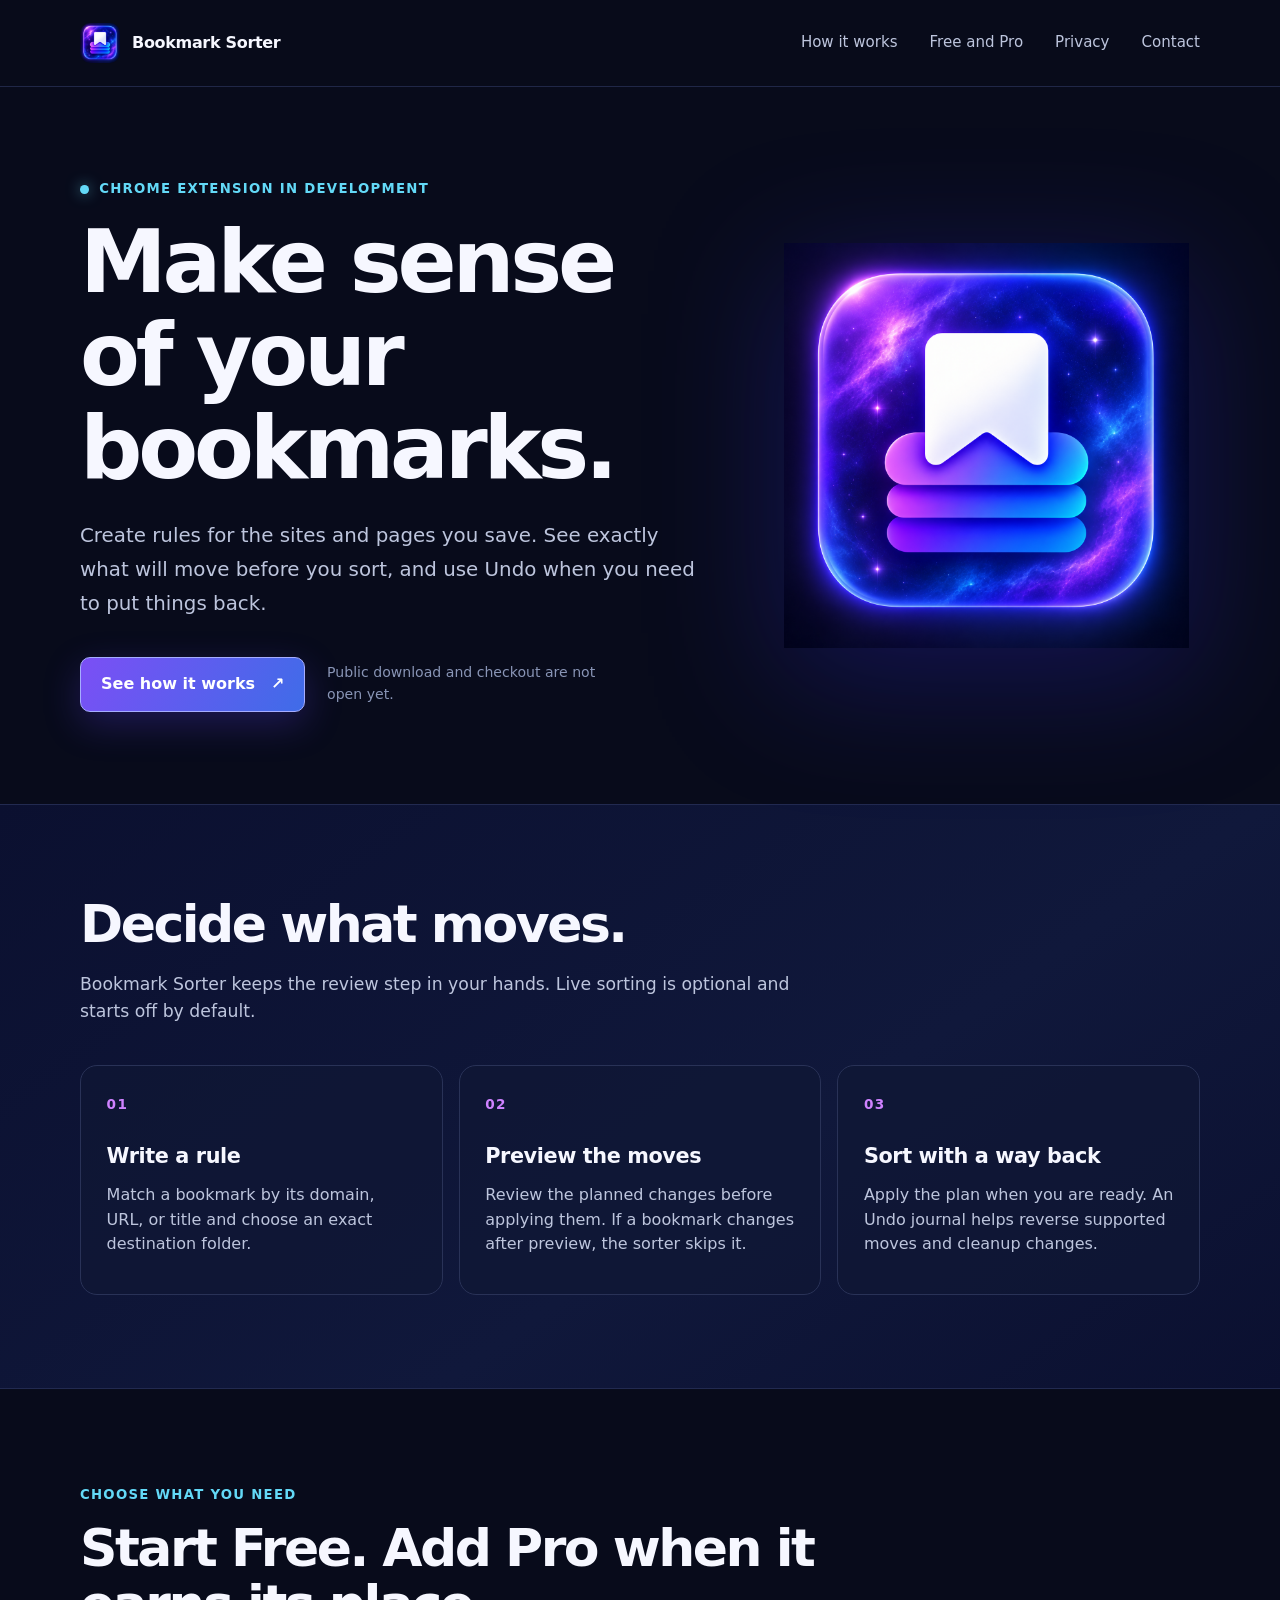
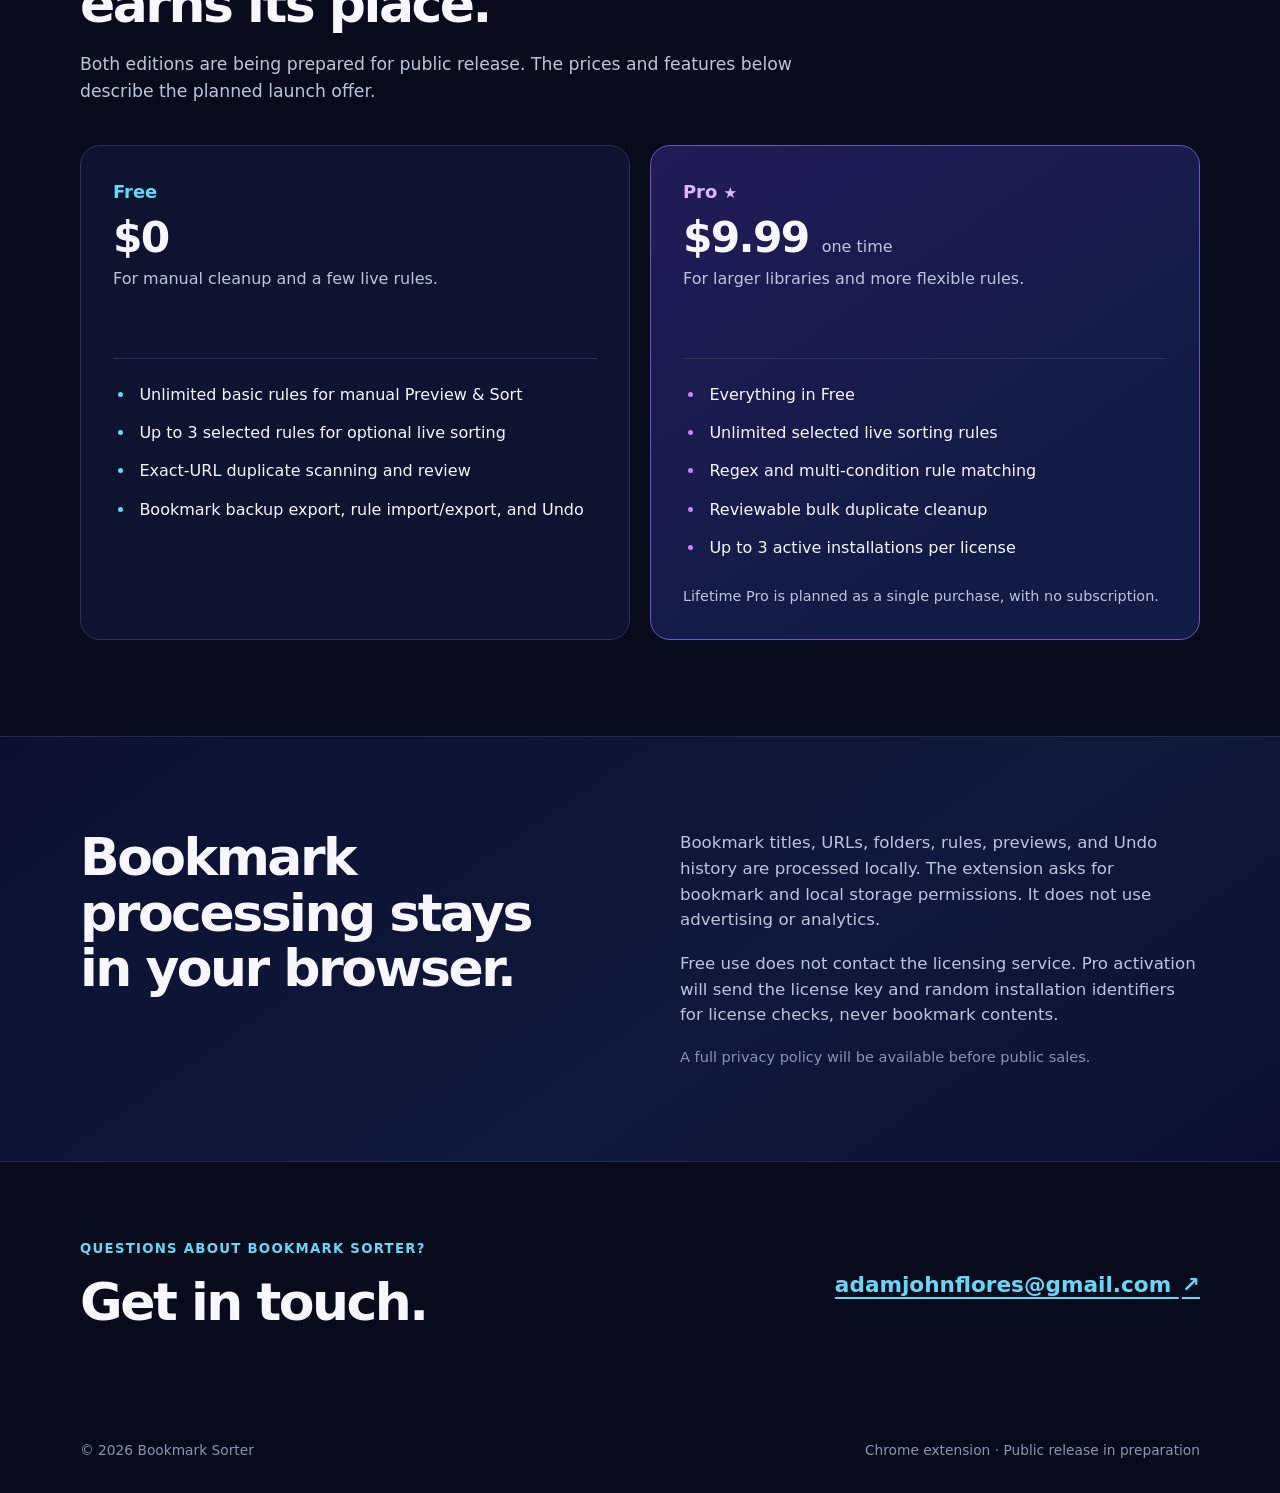
==== index.html @ 7b965a55 "Publish Bookmark Sorter prelaunch page" ====
<!doctype html>
<html lang="en">
  <head>
    <meta charset="utf-8" />
    <meta name="viewport" content="width=device-width, initial-scale=1" />
    <meta name="color-scheme" content="dark" />
    <meta
      name="description"
      content="Bookmark Sorter is a Chrome extension for organizing bookmarks with rules, a preview before changes, and Undo. Free and Pro editions are in development."
    />
    <title>Bookmark Sorter | Preview, sort, and undo</title>
    <link rel="icon" type="image/png" sizes="32x32" href="assets/icon32.png" />
    <link rel="stylesheet" href="styles.css" />
  </head>
  <body>
    <a class="skip-link" href="#main">Skip to content</a>
    <header class="site-header">
      <div class="wrap header-inner">
        <a class="brand" href="#top" aria-label="Bookmark Sorter home">
          <img src="assets/icon128.png" width="40" height="40" alt="" />
          <span>Bookmark Sorter</span>
        </a>
        <nav aria-label="Main navigation">
          <a href="#how-it-works">How it works</a>
          <a href="#editions">Free and Pro</a>
          <a href="#privacy">Privacy</a>
          <a href="#contact">Contact</a>
        </nav>
      </div>
    </header>

    <main id="main">
      <section class="hero wrap" id="top" aria-labelledby="hero-title">
        <div class="hero-copy">
          <p class="eyebrow">
            <span class="status-mark" aria-hidden="true"></span> Chrome
            extension in development
          </p>
          <h1 id="hero-title">Make sense of your bookmarks.</h1>
          <p class="hero-lede">
            Create rules for the sites and pages you save. See exactly what will
            move before you sort, and use Undo when you need to put things back.
          </p>
          <div class="hero-actions">
            <a class="button" href="#how-it-works"
              >See how it works <span aria-hidden="true">↗</span></a
            >
            <span class="availability"
              >Public download and checkout are not open yet.</span
            >
          </div>
        </div>
        <div class="hero-art">
          <img
            src="assets/bookmark-sorter-cosmic-master.png"
            width="1254"
            height="1254"
            alt="Bookmark Sorter app icon"
          />
        </div>
      </section>
      <section class="band" id="how-it-works" aria-labelledby="work-title">
        <div class="wrap">
          <div class="section-heading">
            <h2 id="work-title">Decide what moves.</h2>
            <p>
              Bookmark Sorter keeps the review step in your hands. Live sorting
              is optional and starts off by default.
            </p>
          </div>
          <div class="step-grid">
            <article class="step">
              <span class="step-number">01</span>
              <h3>Write a rule</h3>
              <p>
                Match a bookmark by its domain, URL, or title and choose an
                exact destination folder.
              </p>
            </article>
            <article class="step">
              <span class="step-number">02</span>
              <h3>Preview the moves</h3>
              <p>
                Review the planned changes before applying them. If a bookmark
                changes after preview, the sorter skips it.
              </p>
            </article>
            <article class="step">
              <span class="step-number">03</span>
              <h3>Sort with a way back</h3>
              <p>
                Apply the plan when you are ready. An Undo journal helps reverse
                supported moves and cleanup changes.
              </p>
            </article>
          </div>
        </div>
      </section>

      <section
        class="wrap editions-section"
        id="editions"
        aria-labelledby="editions-title"
      >
        <div class="section-heading">
          <p class="section-kicker">Choose what you need</p>
          <h2 id="editions-title">
            Start Free. Add Pro when it earns its place.
          </h2>
          <p>
            Both editions are being prepared for public release. The prices and
            features below describe the planned launch offer.
          </p>
        </div>
        <div class="tier-grid">
          <article class="tier">
            <div class="tier-top">
              <p class="tier-name">Free</p>
              <p class="tier-price">$0</p>
              <p class="tier-summary">
                For manual cleanup and a few live rules.
              </p>
            </div>
            <ul>
              <li>Unlimited basic rules for manual Preview &amp; Sort</li>
              <li>Up to 3 selected rules for optional live sorting</li>
              <li>Exact-URL duplicate scanning and review</li>
              <li>Bookmark backup export, rule import/export, and Undo</li>
            </ul>
          </article>
          <article class="tier tier-pro">
            <div class="tier-top">
              <p class="tier-name">
                Pro <span class="star" aria-hidden="true">★</span>
              </p>
              <p class="tier-price">$9.99 <small>one time</small></p>
              <p class="tier-summary">
                For larger libraries and more flexible rules.
              </p>
            </div>
            <ul>
              <li>Everything in Free</li>
              <li>Unlimited selected live sorting rules</li>
              <li>Regex and multi-condition rule matching</li>
              <li>Reviewable bulk duplicate cleanup</li>
              <li>Up to 3 active installations per license</li>
            </ul>
            <p class="tier-footnote">
              Lifetime Pro is planned as a single purchase, with no
              subscription.
            </p>
          </article>
        </div>
      </section>

      <section
        class="band privacy-band"
        id="privacy"
        aria-labelledby="privacy-title"
      >
        <div class="wrap privacy-inner">
          <div>
            <h2 id="privacy-title">
              Bookmark processing stays in your browser.
            </h2>
          </div>
          <div class="privacy-copy">
            <p>
              Bookmark titles, URLs, folders, rules, previews, and Undo history
              are processed locally. The extension asks for bookmark and local
              storage permissions. It does not use advertising or analytics.
            </p>
            <p>
              Free use does not contact the licensing service. Pro activation
              will send the license key and random installation identifiers for
              license checks, never bookmark contents.
            </p>
            <p class="quiet">
              A full privacy policy will be available before public sales.
            </p>
          </div>
        </div>
      </section>

      <section
        class="wrap contact-section"
        id="contact"
        aria-labelledby="contact-title"
      >
        <div>
          <p class="section-kicker">Questions about Bookmark Sorter?</p>
          <h2 id="contact-title">Get in touch.</h2>
        </div>
        <a class="contact-link" href="mailto:adamjohnflores@gmail.com"
          >adamjohnflores@gmail.com <span aria-hidden="true">↗</span></a
        >
      </section>
    </main>

    <footer class="site-footer">
      <div class="wrap footer-inner">
        <span>© 2026 Bookmark Sorter</span>
        <span>Chrome extension · Public release in preparation</span>
      </div>
    </footer>
  </body>
</html>
---- styles.css ----
:root {
  color-scheme: dark;
  --bg: #080b1b;
  --surface: #0e1430;
  --surface-2: #111a3d;
  --line: #293257;
  --text: #f6f7ff;
  --muted: #bdc5dd;
  --faint: #8995b6;
  --cyan: #63d9f7;
  --pink: #cf82ff;
  font-family: Inter, ui-sans-serif, system-ui, -apple-system, BlinkMacSystemFont, "Segoe UI", sans-serif;
  font-size: 16px;
  line-height: 1.55;
  background: var(--bg);
  color: var(--text);
}

* { box-sizing: border-box; }
html { scroll-behavior: smooth; }
body { margin: 0; min-width: 320px; }
img { max-width: 100%; display: block; }
a { color: inherit; }
a:focus-visible { outline: 3px solid var(--cyan); outline-offset: 5px; border-radius: 3px; }
::selection { background: #704ac1; color: #fff; }

.wrap { width: min(100% - 2.5rem, 1120px); margin-inline: auto; }
.skip-link { position: absolute; z-index: 20; top: -4rem; left: 1rem; padding: .6rem .9rem; background: #fff; color: #08102a; }
.skip-link:focus { top: 1rem; }

.site-header { border-bottom: 1px solid #202747; background: #080b1beb; }
.header-inner { min-height: 86px; display: flex; align-items: center; justify-content: space-between; gap: 1.5rem; }
.brand { display: inline-flex; align-items: center; gap: .75rem; text-decoration: none; font-weight: 760; letter-spacing: -.02em; white-space: nowrap; }
.brand img { width: 40px; height: 40px; border-radius: 10px; }
.site-header nav { display: flex; flex-wrap: wrap; gap: clamp(.8rem, 2.6vw, 2rem); }
.site-header nav a { font-size: .94rem; text-decoration: none; color: var(--muted); }
.site-header nav a:hover { color: var(--text); }

.hero { min-height: 575px; display: grid; grid-template-columns: minmax(0, 1.18fr) minmax(290px, .82fr); align-items: center; gap: clamp(2rem, 6vw, 6rem); padding-block: 5.75rem; }
.hero-copy { position: relative; z-index: 1; }
.eyebrow, .section-kicker { margin: 0 0 1rem; color: var(--cyan); font-size: .83rem; font-weight: 760; letter-spacing: .095em; text-transform: uppercase; }
.eyebrow { display: flex; align-items: center; gap: .65rem; }
.status-mark { display: inline-block; width: .55rem; height: .55rem; border-radius: 50%; background: var(--cyan); box-shadow: 0 0 14px #63d9f799; }
h1, h2, h3, p { margin-top: 0; }
h1, h2 { line-height: 1.07; letter-spacing: -.048em; }
h1 { max-width: 10ch; margin-bottom: 1.5rem; font-size: clamp(3rem, 7.5vw, 5.45rem); font-weight: 780; }
h2 { font-size: clamp(2.15rem, 4.4vw, 3.25rem); font-weight: 760; }
h3 { font-size: 1.3rem; letter-spacing: -.02em; }
.hero-lede { max-width: 58ch; color: var(--muted); font-size: clamp(1.08rem, 1.6vw, 1.24rem); line-height: 1.7; }
.hero-actions { display: flex; align-items: center; flex-wrap: wrap; gap: 1rem 1.35rem; margin-top: 2.25rem; }
.button { display: inline-flex; align-items: center; justify-content: center; gap: 1rem; padding: .88rem 1.25rem; border: 1px solid #a6adff; border-radius: 10px; background: linear-gradient(120deg, #7b4ff5, #3f6ce8); color: white; font-weight: 730; text-decoration: none; box-shadow: 0 12px 36px #5e41ef44; }
.button:hover { filter: brightness(1.12); }
.availability { max-width: 18rem; color: var(--faint); font-size: .88rem; }
.hero-art { display: flex; justify-content: center; align-items: center; }
.hero-art img { width: min(100%, 405px); height: auto; filter: drop-shadow(0 28px 65px #2a24bf57); }

.band { padding-block: 5.8rem; border-block: 1px solid #222a50; background: linear-gradient(145deg, #0b1030, #10183b 60%, #0b1030); }
.section-heading { max-width: 740px; margin-bottom: 2.5rem; }
.section-heading h2 { margin-bottom: 1.15rem; }
.section-heading > p:last-child { margin: 0; color: var(--muted); font-size: 1.08rem; }
.step-grid { display: grid; grid-template-columns: repeat(3, minmax(0, 1fr)); gap: 1rem; }
.step { min-height: 230px; padding: 1.6rem; border: 1px solid var(--line); border-radius: 17px; background: #101735ab; }
.step-number { display: inline-block; margin-bottom: 1.6rem; color: var(--pink); font-size: .85rem; font-weight: 770; letter-spacing: .1em; }
.step h3 { margin-bottom: .65rem; }
.step p { margin-bottom: 0; color: var(--muted); }

.editions-section { padding-block: 6rem; }
.tier-grid { display: grid; grid-template-columns: repeat(2, minmax(0, 1fr)); gap: 1.25rem; }
.tier { padding: 2rem; border: 1px solid var(--line); border-radius: 20px; background: var(--surface); }
.tier-pro { border-color: #6759bd; background: linear-gradient(145deg, #211b58 0%, #111b43 75%); }
.tier-top { min-height: 180px; }
.tier-name { margin-bottom: .5rem; color: var(--cyan); font-size: 1.12rem; font-weight: 750; }
.tier-pro .tier-name { color: #e0b8ff; }
.star { font-size: .85em; }
.tier-price { margin-bottom: .15rem; font-size: 2.65rem; font-weight: 780; letter-spacing: -.04em; line-height: 1.2; }
.tier-price small { color: var(--muted); font-size: 1rem; font-weight: 450; letter-spacing: 0; }
.tier-summary { color: var(--muted); }
.tier ul { display: grid; gap: .85rem; margin: 0; padding: 1.5rem 0 0 1.4rem; border-top: 1px solid var(--line); }
.tier li { padding-left: .25rem; }
.tier li::marker { color: var(--cyan); }
.tier-pro li::marker { color: var(--pink); }
.tier-footnote { margin: 1.5rem 0 0; color: var(--muted); font-size: .9rem; }

.privacy-inner { display: grid; grid-template-columns: 1fr 1fr; gap: 2rem 5rem; }
.privacy-inner h2 { max-width: 14ch; }
.privacy-copy { color: var(--muted); font-size: 1.04rem; }
.privacy-copy p { margin-bottom: 1.1rem; }
.privacy-copy p:last-child { margin-bottom: 0; }
.quiet { color: var(--faint); font-size: .91rem; }
.contact-section { display: flex; align-items: center; justify-content: space-between; flex-wrap: wrap; gap: 1.25rem 3rem; padding-block: 4.8rem; }
.contact-section h2 { margin-bottom: 0; }
.contact-link { color: var(--cyan); font-size: clamp(1.05rem, 2vw, 1.35rem); font-weight: 680; text-underline-offset: .25em; overflow-wrap: anywhere; }
.contact-link span { margin-left: .2rem; }
.site-footer { padding-block: 2rem; }
.footer-inner { display: flex; justify-content: space-between; gap: 1rem; color: var(--faint); font-size: .86rem; }

@media (max-width: 760px) {
  .header-inner { align-items: flex-start; flex-direction: column; justify-content: center; padding-block: 1rem; }
  .site-header nav { width: 100%; justify-content: space-between; gap: .5rem; }
  .site-header nav a { font-size: .88rem; }
  .hero { grid-template-columns: 1fr; min-height: 0; padding-block: 4.4rem; gap: 3rem; }
  .hero-art { justify-content: flex-start; }
  .hero-art img { width: min(65vw, 290px); }
  .step-grid { grid-template-columns: 1fr; }
  .step { min-height: 0; }
  .tier-grid, .privacy-inner { grid-template-columns: 1fr; }
  .tier-top { min-height: 0; }
  .band, .editions-section { padding-block: 4.5rem; }
  .footer-inner { flex-direction: column; }
}

@media (prefers-reduced-motion: reduce) {
  html { scroll-behavior: auto; }
}
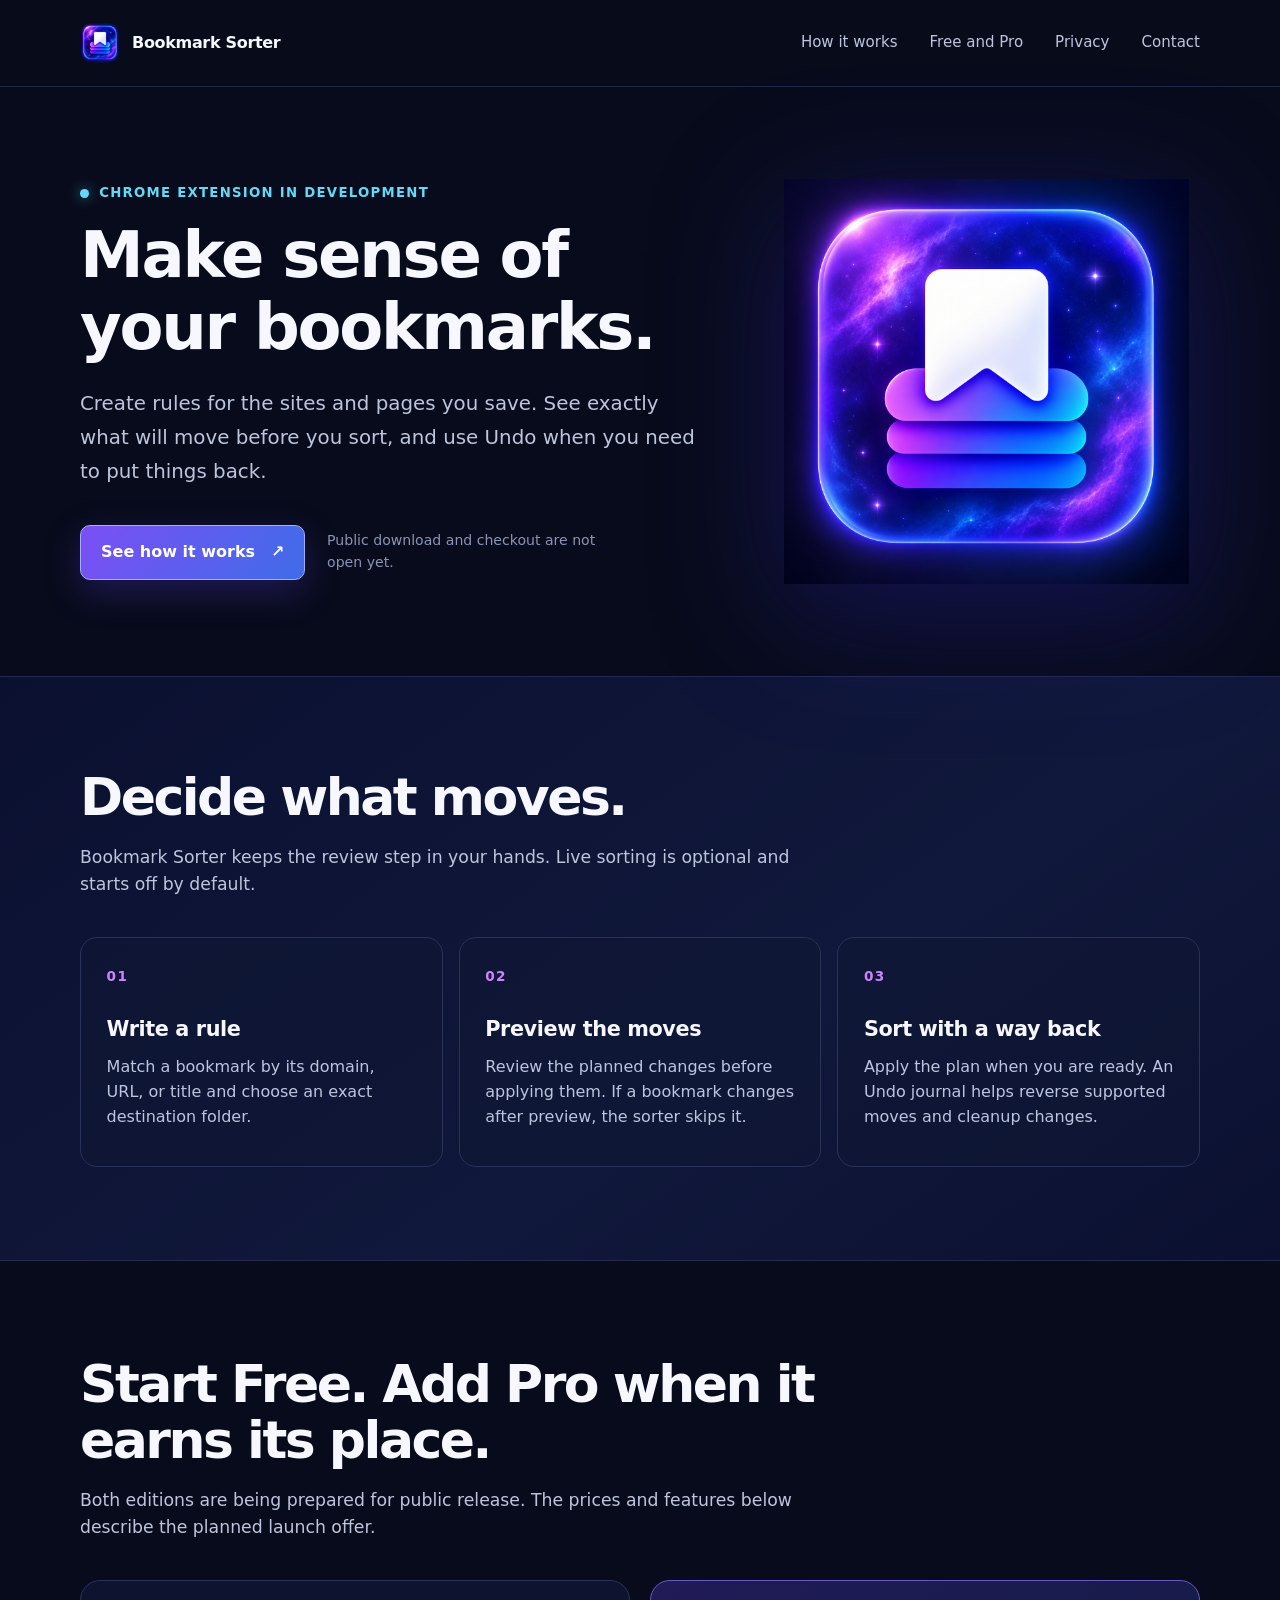
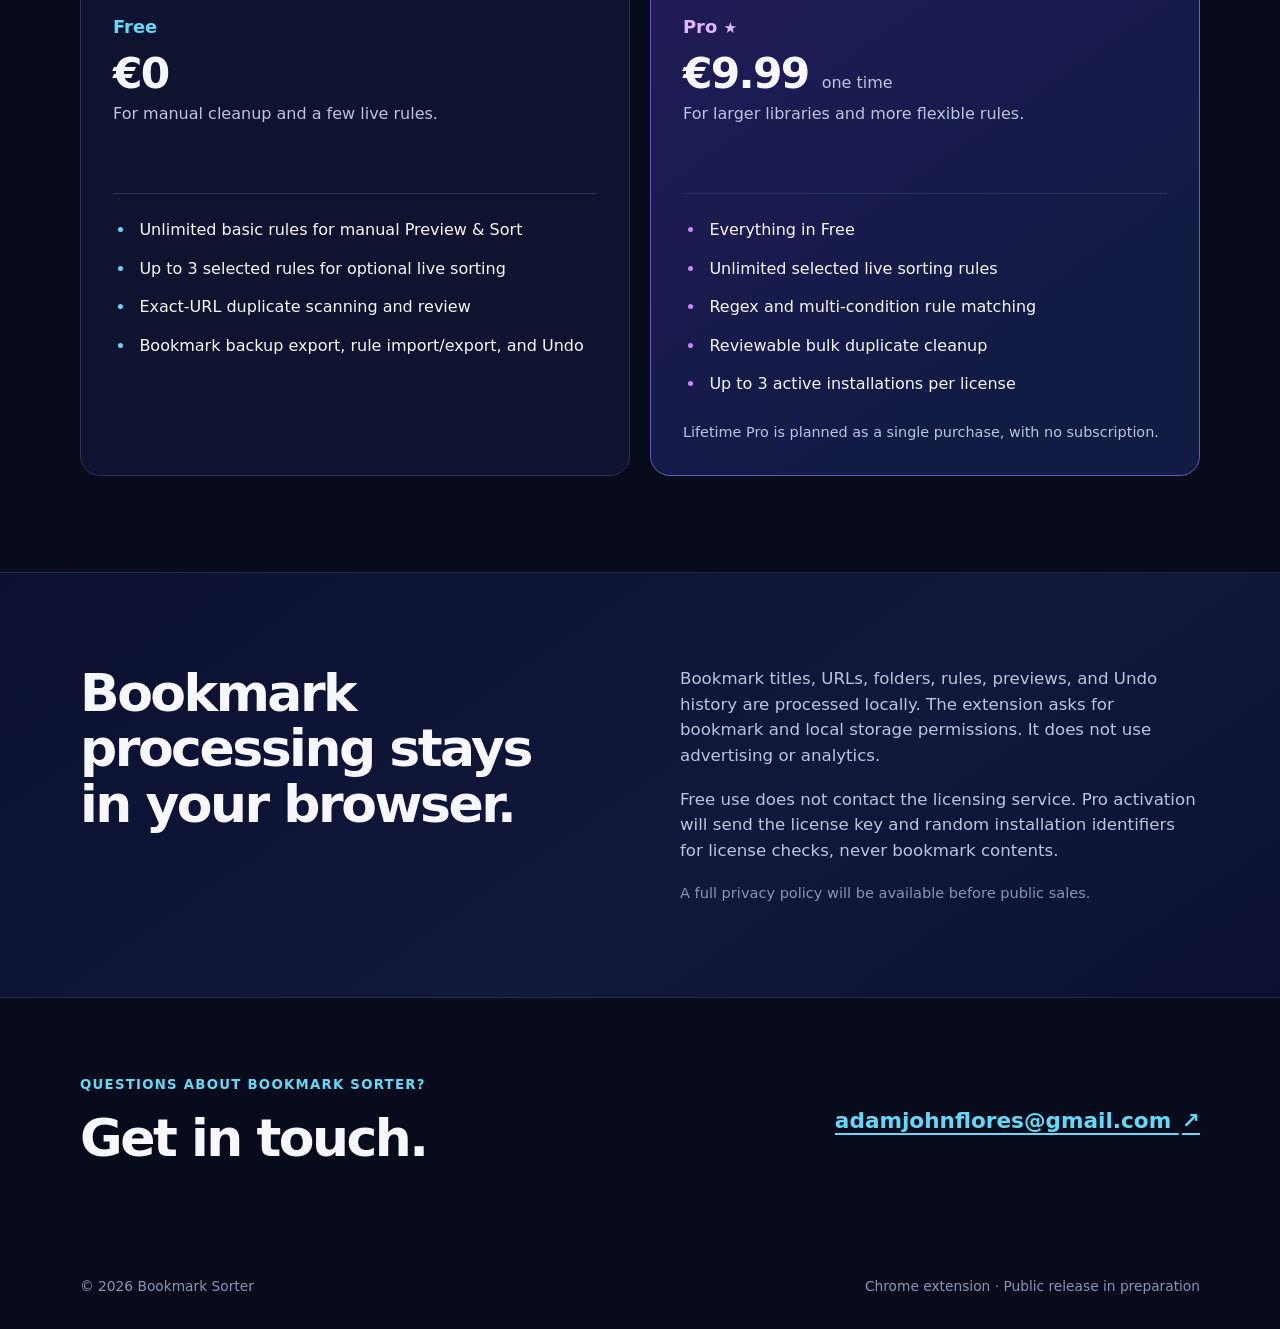
==== commit df998012: "Update approved headline layout and euro launch pricing" ====
--- a/index.html
+++ b/index.html
@@ -36,7 +36,7 @@
             <span class="status-mark" aria-hidden="true"></span> Chrome
             extension in development
           </p>
-          <h1 id="hero-title">Make sense of your bookmarks.</h1>
+          <h1 id="hero-title"><span>Make sense of</span> <span>your bookmarks.</span></h1>
           <p class="hero-lede">
             Create rules for the sites and pages you save. See exactly what will
             move before you sort, and use Undo when you need to put things back.
@@ -103,7 +103,6 @@
         aria-labelledby="editions-title"
       >
         <div class="section-heading">
-          <p class="section-kicker">Choose what you need</p>
           <h2 id="editions-title">
             Start Free. Add Pro when it earns its place.
           </h2>
@@ -116,7 +115,7 @@
           <article class="tier">
             <div class="tier-top">
               <p class="tier-name">Free</p>
-              <p class="tier-price">$0</p>
+              <p class="tier-price">€0</p>
               <p class="tier-summary">
                 For manual cleanup and a few live rules.
               </p>
@@ -133,7 +132,7 @@
               <p class="tier-name">
                 Pro <span class="star" aria-hidden="true">★</span>
               </p>
-              <p class="tier-price">$9.99 <small>one time</small></p>
+              <p class="tier-price">€9.99 <small>one time</small></p>
               <p class="tier-summary">
                 For larger libraries and more flexible rules.
               </p>
--- a/styles.css
+++ b/styles.css
@@ -44,6 +44,8 @@
 h1, h2, h3, p { margin-top: 0; }
 h1, h2 { line-height: 1.07; letter-spacing: -.048em; }
 h1 { max-width: 10ch; margin-bottom: 1.5rem; font-size: clamp(3rem, 7.5vw, 5.45rem); font-weight: 780; }
+.hero h1 { max-width: none; font-size: clamp(2.25rem, 5vw, 4.25rem); line-height: 1.12; letter-spacing: -.035em; }
+.hero h1 span { display: block; }
 h2 { font-size: clamp(2.15rem, 4.4vw, 3.25rem); font-weight: 760; }
 h3 { font-size: 1.3rem; letter-spacing: -.02em; }
 .hero-lede { max-width: 58ch; color: var(--muted); font-size: clamp(1.08rem, 1.6vw, 1.24rem); line-height: 1.7; }
@@ -99,6 +101,7 @@
   .site-header nav { width: 100%; justify-content: space-between; gap: .5rem; }
   .site-header nav a { font-size: .88rem; }
   .hero { grid-template-columns: 1fr; min-height: 0; padding-block: 4.4rem; gap: 3rem; }
+  .hero h1 { font-size: clamp(2rem, 8.5vw, 3.5rem); }
   .hero-art { justify-content: flex-start; }
   .hero-art img { width: min(65vw, 290px); }
   .step-grid { grid-template-columns: 1fr; }
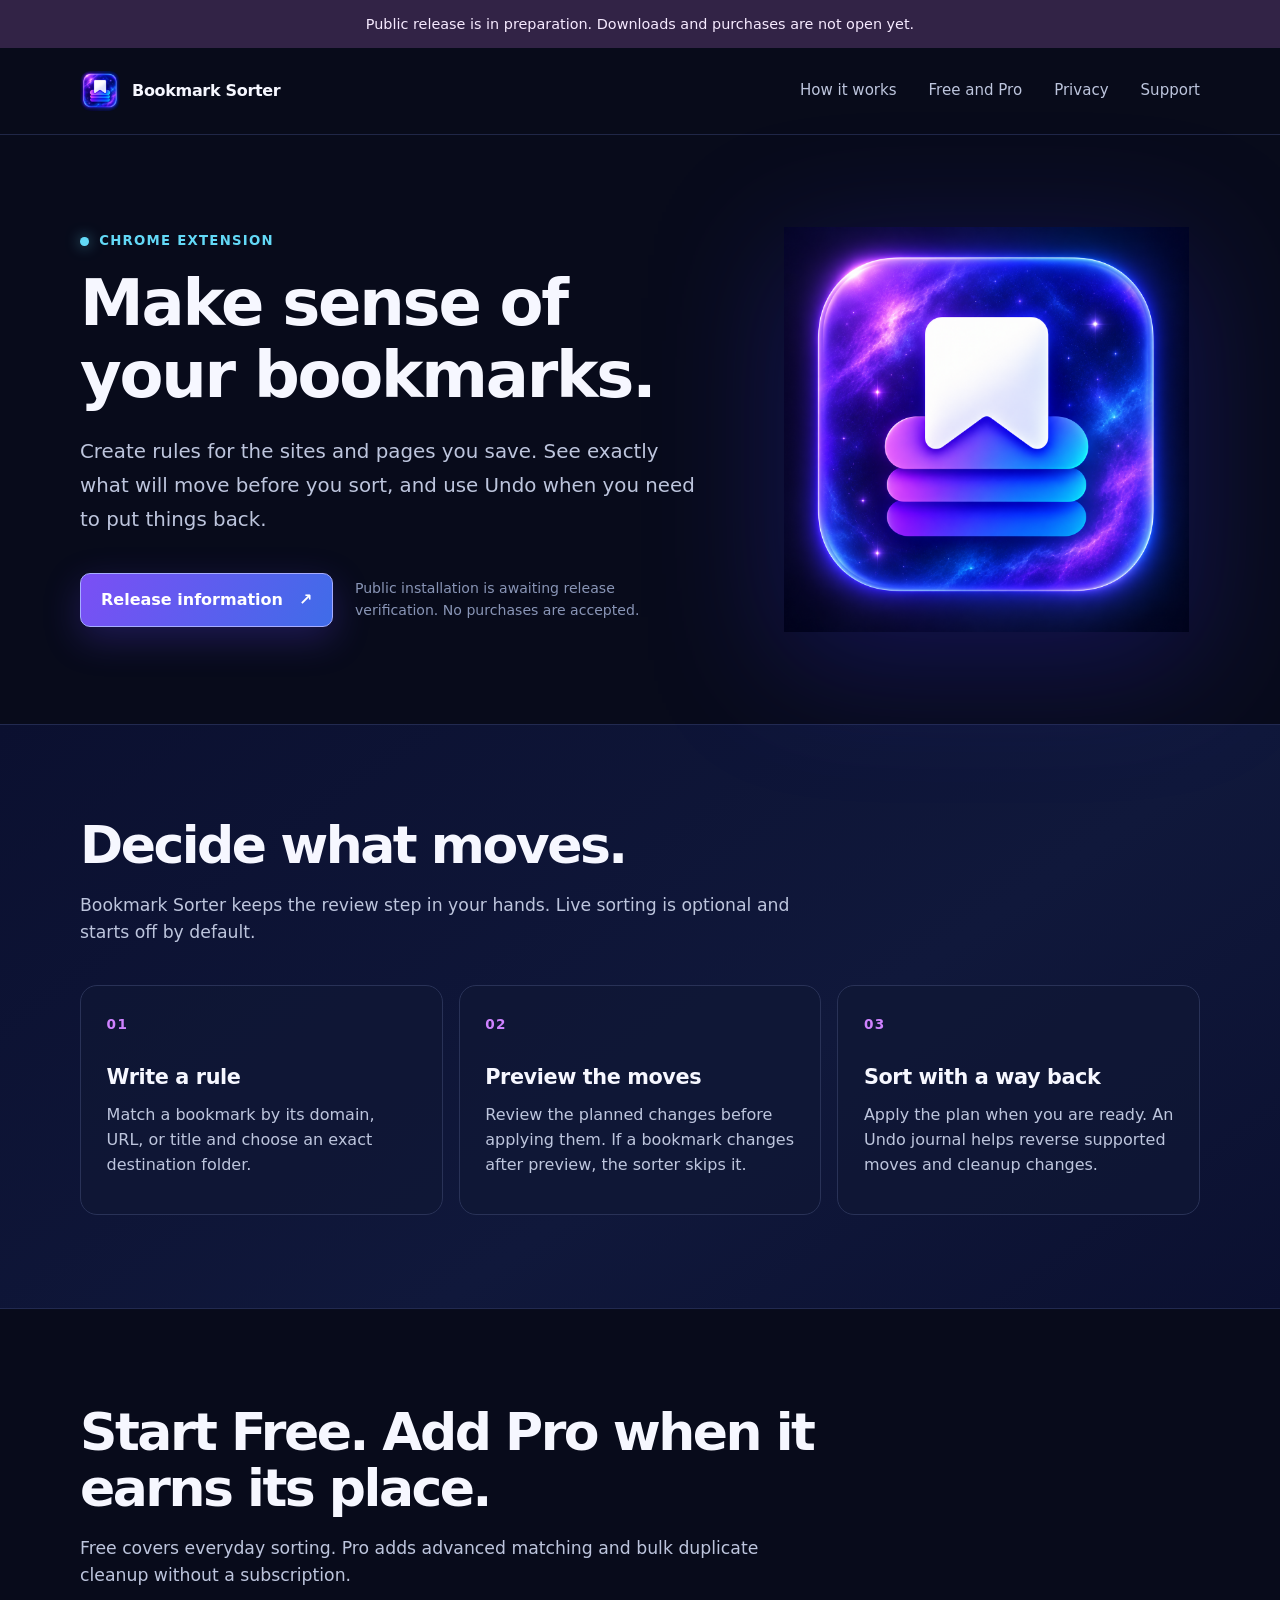
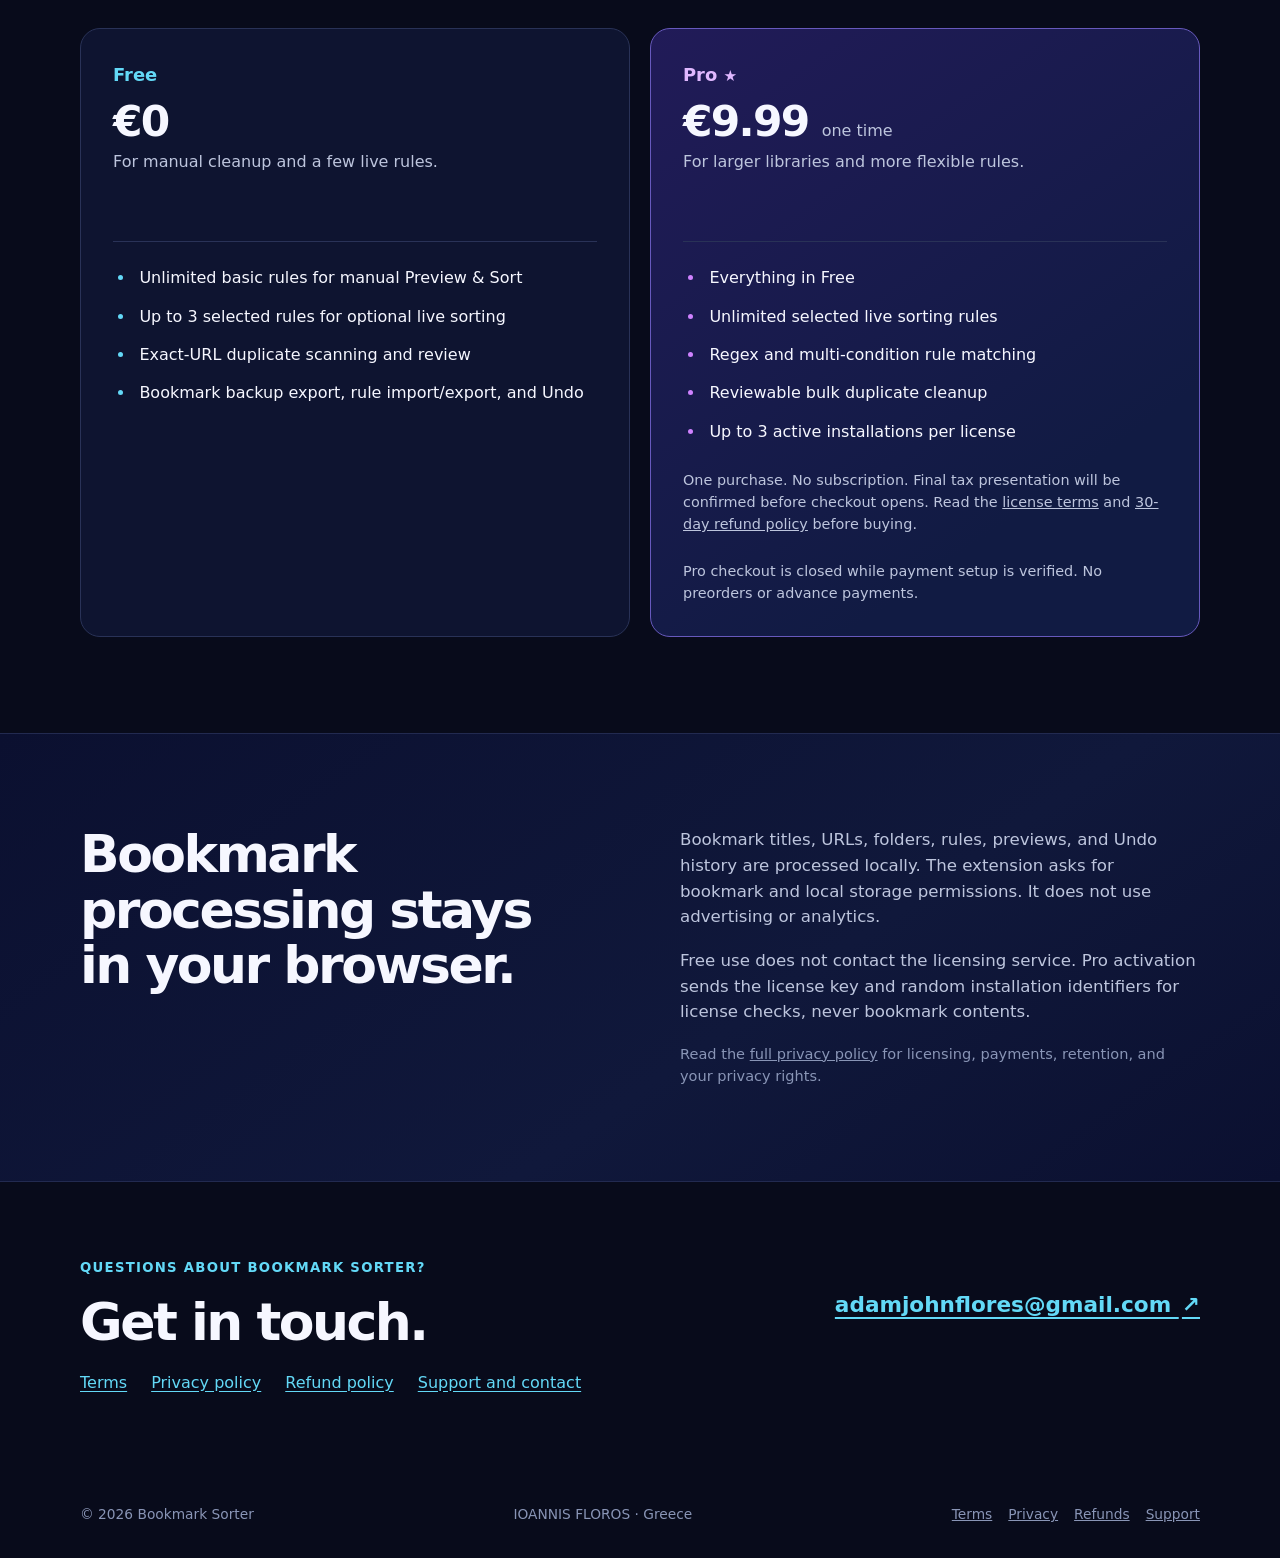
==== commit 0e2d9a69: "Publish prelaunch policies and connect website navigation" ====
--- a/index.html
+++ b/index.html
@@ -6,13 +6,13 @@
     <meta name="color-scheme" content="dark" />
     <meta
       name="description"
-      content="Bookmark Sorter is a Chrome extension for organizing bookmarks with rules, a preview before changes, and Undo. Free and Pro editions are in development."
+      content="Organize Chrome bookmarks with rules, preview every move, and use Undo. Start Free or unlock advanced rules with Bookmark Sorter Pro."
     />
     <title>Bookmark Sorter | Preview, sort, and undo</title>
     <link rel="icon" type="image/png" sizes="32x32" href="assets/icon32.png" />
-    <link rel="stylesheet" href="styles.css" />
+    <link rel="stylesheet" href="styles.css?v=20261008-policies1" />
   </head>
-  <body>
+  <body><aside class="review-banner">Public release is in preparation. Downloads and purchases are not open yet.</aside>
     <a class="skip-link" href="#main">Skip to content</a>
     <header class="site-header">
       <div class="wrap header-inner">
@@ -23,8 +23,8 @@
         <nav aria-label="Main navigation">
           <a href="#how-it-works">How it works</a>
           <a href="#editions">Free and Pro</a>
-          <a href="#privacy">Privacy</a>
-          <a href="#contact">Contact</a>
+          <a href="privacy.html">Privacy</a>
+          <a href="support.html">Support</a>
         </nav>
       </div>
     </header>
@@ -34,7 +34,7 @@
         <div class="hero-copy">
           <p class="eyebrow">
             <span class="status-mark" aria-hidden="true"></span> Chrome
-            extension in development
+            extension
           </p>
           <h1 id="hero-title"><span>Make sense of</span> <span>your bookmarks.</span></h1>
           <p class="hero-lede">
@@ -42,11 +42,11 @@
             move before you sort, and use Undo when you need to put things back.
           </p>
           <div class="hero-actions">
-            <a class="button" href="#how-it-works"
-              >See how it works <span aria-hidden="true">↗</span></a
+            <a class="button" href="install.html"
+              >Release information <span aria-hidden="true">↗</span></a
             >
             <span class="availability"
-              >Public download and checkout are not open yet.</span
+              >Public installation is awaiting release verification. No purchases are accepted.</span
             >
           </div>
         </div>
@@ -107,8 +107,8 @@
             Start Free. Add Pro when it earns its place.
           </h2>
           <p>
-            Both editions are being prepared for public release. The prices and
-            features below describe the planned launch offer.
+            Free covers everyday sorting. Pro adds advanced matching and bulk
+            duplicate cleanup without a subscription.
           </p>
         </div>
         <div class="tier-grid">
@@ -145,9 +145,11 @@
               <li>Up to 3 active installations per license</li>
             </ul>
             <p class="tier-footnote">
-              Lifetime Pro is planned as a single purchase, with no
-              subscription.
-            </p>
+              One purchase. No subscription. Final tax presentation will be confirmed before checkout opens. Read the
+              <a href="terms.html">license terms</a> and
+              <a href="refunds.html">30-day refund policy</a> before buying.
+            </p>
+            <p class="tier-footnote">Pro checkout is closed while payment setup is verified. No preorders or advance payments.</p>
           </article>
         </div>
       </section>
@@ -171,11 +173,12 @@
             </p>
             <p>
               Free use does not contact the licensing service. Pro activation
-              will send the license key and random installation identifiers for
+              sends the license key and random installation identifiers for
               license checks, never bookmark contents.
             </p>
             <p class="quiet">
-              A full privacy policy will be available before public sales.
+              Read the <a href="privacy.html">full privacy policy</a> for
+              licensing, payments, retention, and your privacy rights.
             </p>
           </div>
         </div>
@@ -193,13 +196,25 @@
         <a class="contact-link" href="mailto:adamjohnflores@gmail.com"
           >adamjohnflores@gmail.com <span aria-hidden="true">↗</span></a
         >
+        <nav class="contact-policy-links" aria-label="Contact and policies">
+          <a href="terms.html">Terms</a>
+          <a href="privacy.html">Privacy policy</a>
+          <a href="refunds.html">Refund policy</a>
+          <a href="support.html">Support and contact</a>
+        </nav>
       </section>
     </main>
 
     <footer class="site-footer">
       <div class="wrap footer-inner">
         <span>© 2026 Bookmark Sorter</span>
-        <span>Chrome extension · Public release in preparation</span>
+        <span>IOANNIS FLOROS · Greece</span>
+        <nav aria-label="Policies">
+          <a href="terms.html">Terms</a>
+          <a href="privacy.html">Privacy</a>
+          <a href="refunds.html">Refunds</a>
+          <a href="support.html">Support</a>
+        </nav>
       </div>
     </footer>
   </body>
--- a/styles.css
+++ b/styles.css
@@ -93,8 +93,23 @@
 .contact-section h2 { margin-bottom: 0; }
 .contact-link { color: var(--cyan); font-size: clamp(1.05rem, 2vw, 1.35rem); font-weight: 680; text-underline-offset: .25em; overflow-wrap: anywhere; }
 .contact-link span { margin-left: .2rem; }
+.contact-policy-links { display: flex; flex-wrap: wrap; flex-basis: 100%; gap: .8rem 1.5rem; }
+.contact-policy-links a { color: var(--cyan); text-underline-offset: .2em; }
 .site-footer { padding-block: 2rem; }
 .footer-inner { display: flex; justify-content: space-between; gap: 1rem; color: var(--faint); font-size: .86rem; }
+.footer-inner { flex-wrap: wrap; }
+.footer-inner nav { display: flex; flex-wrap: wrap; gap: 1rem; }
+.review-banner { padding: .8rem 1.25rem; background: #322346; color: #f6eaff; text-align: center; font-size: .9rem; }
+.policy { max-width: 800px; padding-block: 4rem; }
+.policy h1 { max-width: none; font-size: clamp(2.5rem, 7vw, 4rem); }
+.policy h2 { margin-top: 2.5rem; font-size: 1.65rem; letter-spacing: -.025em; line-height: 1.2; }
+.policy p, .policy li { color: var(--muted); }
+.policy a { color: var(--cyan); text-underline-offset: .2em; }
+.policy li { margin-block: .6rem; }
+.policy .button { color: white; }
+.policy address { font-style: normal; overflow-wrap: anywhere; }
+.tier .button { margin-top: 1.5rem; }
+.notice { padding: 1rem 1.25rem; border: 1px solid var(--line); border-radius: 10px; background: var(--surface-2); }
 
 @media (max-width: 760px) {
   .header-inner { align-items: flex-start; flex-direction: column; justify-content: center; padding-block: 1rem; }
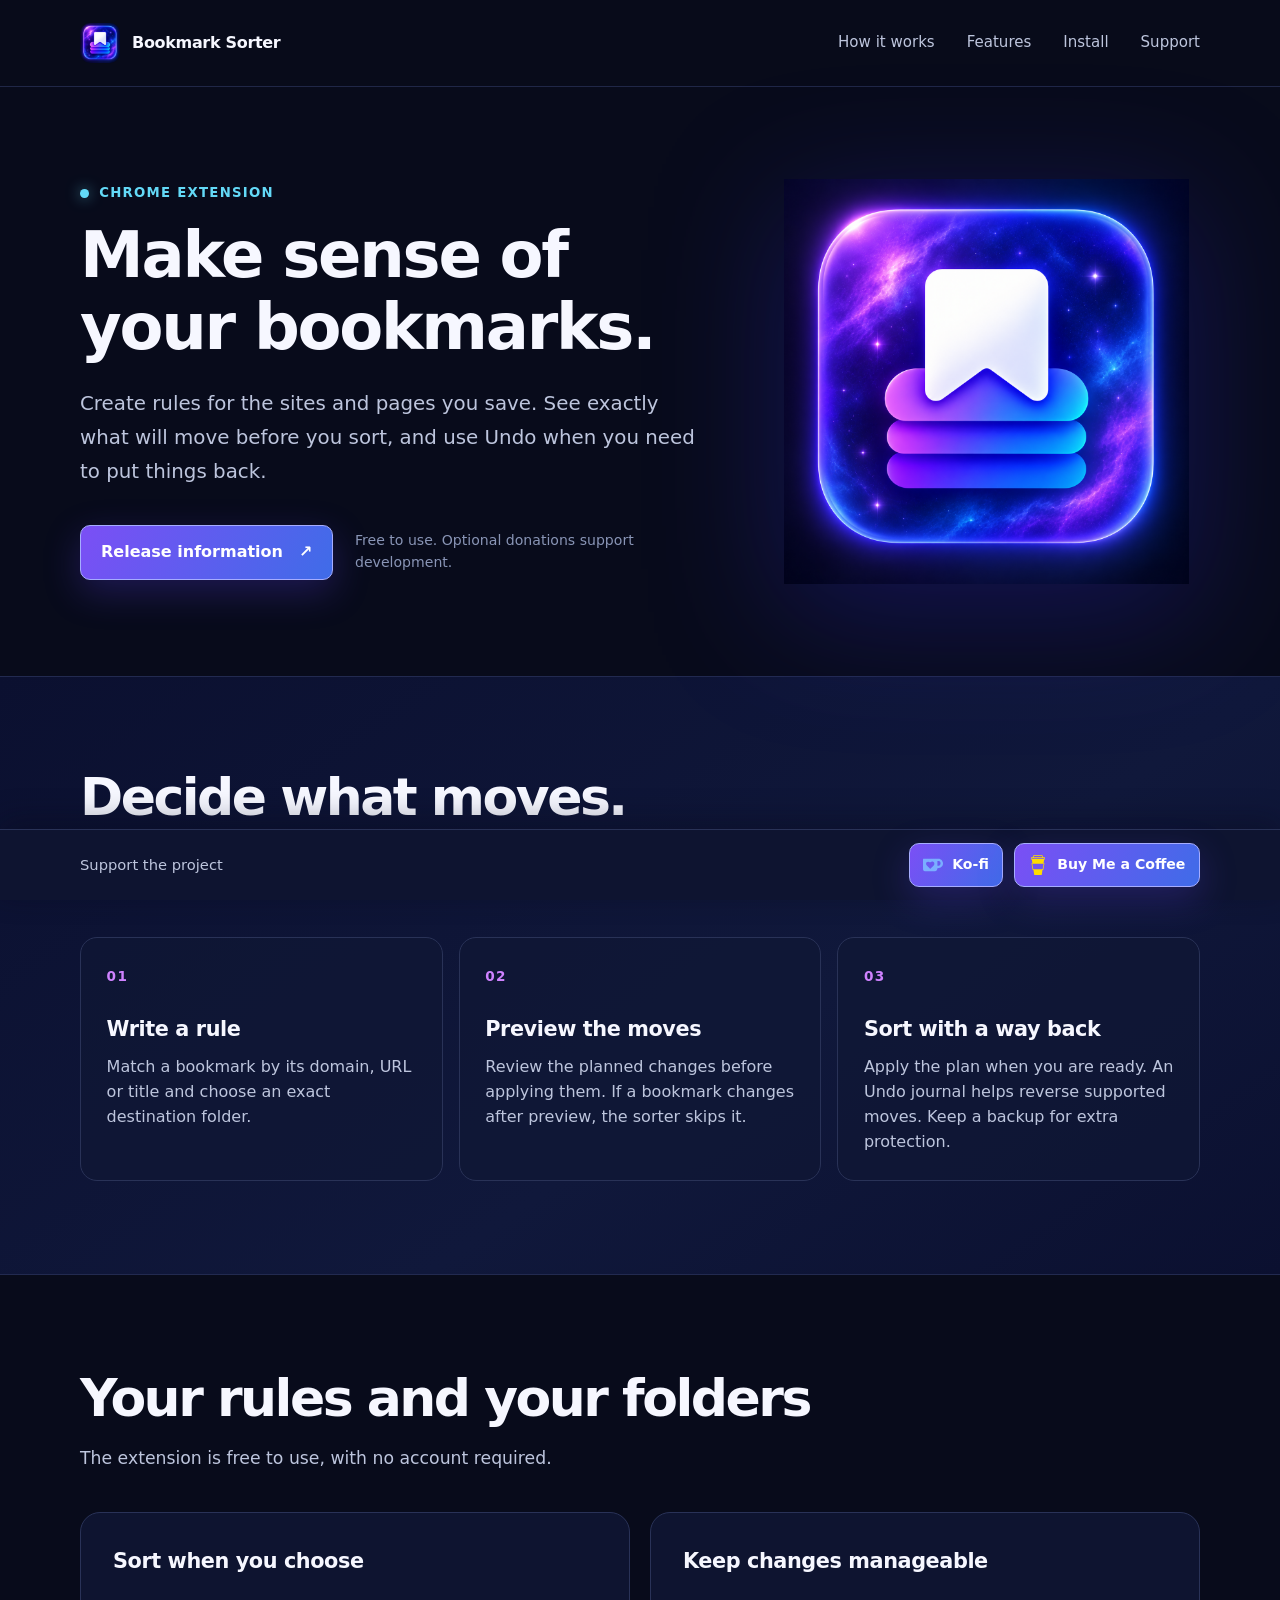
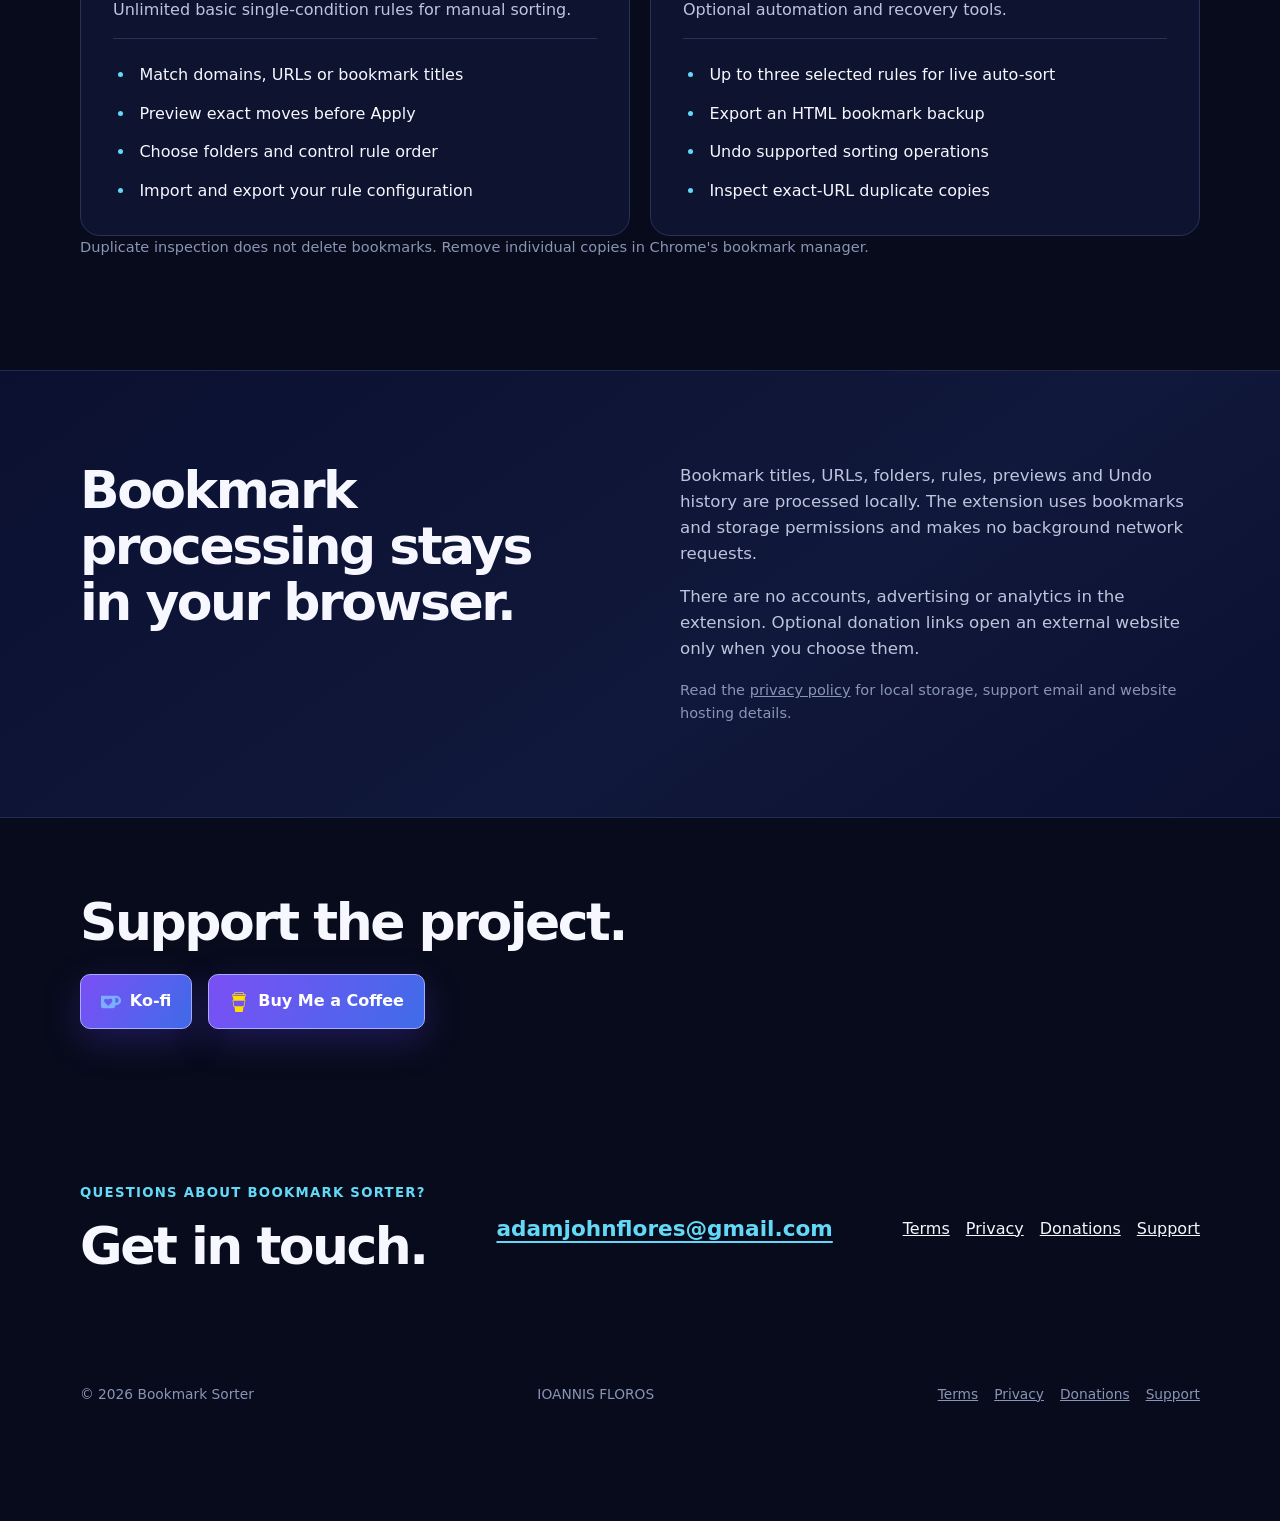
==== commit 3d13ca47: "Publish Free edition website and matching policies" ====
--- a/index.html
+++ b/index.html
@@ -1,221 +1,7 @@
-<!doctype html>
-<html lang="en">
-  <head>
-    <meta charset="utf-8" />
-    <meta name="viewport" content="width=device-width, initial-scale=1" />
-    <meta name="color-scheme" content="dark" />
-    <meta
-      name="description"
-      content="Organize Chrome bookmarks with rules, preview every move, and use Undo. Start Free or unlock advanced rules with Bookmark Sorter Pro."
-    />
-    <title>Bookmark Sorter | Preview, sort, and undo</title>
-    <link rel="icon" type="image/png" sizes="32x32" href="assets/icon32.png" />
-    <link rel="stylesheet" href="styles.css?v=20261008-policies1" />
-  </head>
-  <body><aside class="review-banner">Public release is in preparation. Downloads and purchases are not open yet.</aside>
-    <a class="skip-link" href="#main">Skip to content</a>
-    <header class="site-header">
-      <div class="wrap header-inner">
-        <a class="brand" href="#top" aria-label="Bookmark Sorter home">
-          <img src="assets/icon128.png" width="40" height="40" alt="" />
-          <span>Bookmark Sorter</span>
-        </a>
-        <nav aria-label="Main navigation">
-          <a href="#how-it-works">How it works</a>
-          <a href="#editions">Free and Pro</a>
-          <a href="privacy.html">Privacy</a>
-          <a href="support.html">Support</a>
-        </nav>
-      </div>
-    </header>
-
-    <main id="main">
-      <section class="hero wrap" id="top" aria-labelledby="hero-title">
-        <div class="hero-copy">
-          <p class="eyebrow">
-            <span class="status-mark" aria-hidden="true"></span> Chrome
-            extension
-          </p>
-          <h1 id="hero-title"><span>Make sense of</span> <span>your bookmarks.</span></h1>
-          <p class="hero-lede">
-            Create rules for the sites and pages you save. See exactly what will
-            move before you sort, and use Undo when you need to put things back.
-          </p>
-          <div class="hero-actions">
-            <a class="button" href="install.html"
-              >Release information <span aria-hidden="true">↗</span></a
-            >
-            <span class="availability"
-              >Public installation is awaiting release verification. No purchases are accepted.</span
-            >
-          </div>
-        </div>
-        <div class="hero-art">
-          <img
-            src="assets/bookmark-sorter-cosmic-master.png"
-            width="1254"
-            height="1254"
-            alt="Bookmark Sorter app icon"
-          />
-        </div>
-      </section>
-      <section class="band" id="how-it-works" aria-labelledby="work-title">
-        <div class="wrap">
-          <div class="section-heading">
-            <h2 id="work-title">Decide what moves.</h2>
-            <p>
-              Bookmark Sorter keeps the review step in your hands. Live sorting
-              is optional and starts off by default.
-            </p>
-          </div>
-          <div class="step-grid">
-            <article class="step">
-              <span class="step-number">01</span>
-              <h3>Write a rule</h3>
-              <p>
-                Match a bookmark by its domain, URL, or title and choose an
-                exact destination folder.
-              </p>
-            </article>
-            <article class="step">
-              <span class="step-number">02</span>
-              <h3>Preview the moves</h3>
-              <p>
-                Review the planned changes before applying them. If a bookmark
-                changes after preview, the sorter skips it.
-              </p>
-            </article>
-            <article class="step">
-              <span class="step-number">03</span>
-              <h3>Sort with a way back</h3>
-              <p>
-                Apply the plan when you are ready. An Undo journal helps reverse
-                supported moves and cleanup changes.
-              </p>
-            </article>
-          </div>
-        </div>
-      </section>
-
-      <section
-        class="wrap editions-section"
-        id="editions"
-        aria-labelledby="editions-title"
-      >
-        <div class="section-heading">
-          <h2 id="editions-title">
-            Start Free. Add Pro when it earns its place.
-          </h2>
-          <p>
-            Free covers everyday sorting. Pro adds advanced matching and bulk
-            duplicate cleanup without a subscription.
-          </p>
-        </div>
-        <div class="tier-grid">
-          <article class="tier">
-            <div class="tier-top">
-              <p class="tier-name">Free</p>
-              <p class="tier-price">€0</p>
-              <p class="tier-summary">
-                For manual cleanup and a few live rules.
-              </p>
-            </div>
-            <ul>
-              <li>Unlimited basic rules for manual Preview &amp; Sort</li>
-              <li>Up to 3 selected rules for optional live sorting</li>
-              <li>Exact-URL duplicate scanning and review</li>
-              <li>Bookmark backup export, rule import/export, and Undo</li>
-            </ul>
-          </article>
-          <article class="tier tier-pro">
-            <div class="tier-top">
-              <p class="tier-name">
-                Pro <span class="star" aria-hidden="true">★</span>
-              </p>
-              <p class="tier-price">€9.99 <small>one time</small></p>
-              <p class="tier-summary">
-                For larger libraries and more flexible rules.
-              </p>
-            </div>
-            <ul>
-              <li>Everything in Free</li>
-              <li>Unlimited selected live sorting rules</li>
-              <li>Regex and multi-condition rule matching</li>
-              <li>Reviewable bulk duplicate cleanup</li>
-              <li>Up to 3 active installations per license</li>
-            </ul>
-            <p class="tier-footnote">
-              One purchase. No subscription. Final tax presentation will be confirmed before checkout opens. Read the
-              <a href="terms.html">license terms</a> and
-              <a href="refunds.html">30-day refund policy</a> before buying.
-            </p>
-            <p class="tier-footnote">Pro checkout is closed while payment setup is verified. No preorders or advance payments.</p>
-          </article>
-        </div>
-      </section>
-
-      <section
-        class="band privacy-band"
-        id="privacy"
-        aria-labelledby="privacy-title"
-      >
-        <div class="wrap privacy-inner">
-          <div>
-            <h2 id="privacy-title">
-              Bookmark processing stays in your browser.
-            </h2>
-          </div>
-          <div class="privacy-copy">
-            <p>
-              Bookmark titles, URLs, folders, rules, previews, and Undo history
-              are processed locally. The extension asks for bookmark and local
-              storage permissions. It does not use advertising or analytics.
-            </p>
-            <p>
-              Free use does not contact the licensing service. Pro activation
-              sends the license key and random installation identifiers for
-              license checks, never bookmark contents.
-            </p>
-            <p class="quiet">
-              Read the <a href="privacy.html">full privacy policy</a> for
-              licensing, payments, retention, and your privacy rights.
-            </p>
-          </div>
-        </div>
-      </section>
-
-      <section
-        class="wrap contact-section"
-        id="contact"
-        aria-labelledby="contact-title"
-      >
-        <div>
-          <p class="section-kicker">Questions about Bookmark Sorter?</p>
-          <h2 id="contact-title">Get in touch.</h2>
-        </div>
-        <a class="contact-link" href="mailto:adamjohnflores@gmail.com"
-          >adamjohnflores@gmail.com <span aria-hidden="true">↗</span></a
-        >
-        <nav class="contact-policy-links" aria-label="Contact and policies">
-          <a href="terms.html">Terms</a>
-          <a href="privacy.html">Privacy policy</a>
-          <a href="refunds.html">Refund policy</a>
-          <a href="support.html">Support and contact</a>
-        </nav>
-      </section>
-    </main>
-
-    <footer class="site-footer">
-      <div class="wrap footer-inner">
-        <span>© 2026 Bookmark Sorter</span>
-        <span>IOANNIS FLOROS · Greece</span>
-        <nav aria-label="Policies">
-          <a href="terms.html">Terms</a>
-          <a href="privacy.html">Privacy</a>
-          <a href="refunds.html">Refunds</a>
-          <a href="support.html">Support</a>
-        </nav>
-      </div>
-    </footer>
-  </body>
-</html>
+<!doctype html><html lang="en"><head><meta charset="utf-8"><meta name="viewport" content="width=device-width,initial-scale=1"><meta name="color-scheme" content="dark"><meta name="referrer" content="no-referrer"><meta name="description" content="Organize Chrome bookmarks with local rules, preview changes, and use Undo. Free to use."><title>Preview, sort, and undo | Bookmark Sorter</title><link rel="icon" href="assets/icon32.png"><link rel="stylesheet" href="styles.css?v=20261009-free"></head><body><a class="skip-link" href="#main">Skip to content</a><header class="site-header"><div class="wrap header-inner"><a class="brand" href="index.html"><img src="assets/icon128.png" width="40" height="40" alt=""><span>Bookmark Sorter</span></a><nav aria-label="Main navigation"><a href="index.html#how-it-works">How it works</a><a href="index.html#features">Features</a><a href="install.html">Install</a><a href="support.html">Support</a></nav></div></header><main  id="main">
+    <section class="hero wrap" id="top" aria-labelledby="hero-title"><div class="hero-copy"><p class="eyebrow"><span class="status-mark" aria-hidden="true"></span> Chrome extension</p><h1 id="hero-title"><span>Make sense of</span> <span>your bookmarks.</span></h1><p class="hero-lede">Create rules for the sites and pages you save. See exactly what will move before you sort, and use Undo when you need to put things back.</p><div class="hero-actions"><a class="button" href="install.html">Release information <span aria-hidden="true">↗</span></a><span class="availability">Free to use. Optional donations support development.</span></div></div><div class="hero-art"><img src="assets/bookmark-sorter-cosmic-master.png" width="1254" height="1254" alt="Bookmark Sorter app icon"></div></section>
+    <section class="band" id="how-it-works" aria-labelledby="work-title"><div class="wrap"><div class="section-heading"><h2 id="work-title">Decide what moves.</h2><p>Bookmark Sorter keeps the review step in your hands. Live sorting is optional and starts off by default.</p></div><div class="step-grid"><article class="step"><span class="step-number">01</span><h3>Write a rule</h3><p>Match a bookmark by its domain, URL or title and choose an exact destination folder.</p></article><article class="step"><span class="step-number">02</span><h3>Preview the moves</h3><p>Review the planned changes before applying them. If a bookmark changes after preview, the sorter skips it.</p></article><article class="step"><span class="step-number">03</span><h3>Sort with a way back</h3><p>Apply the plan when you are ready. An Undo journal helps reverse supported moves. Keep a backup for extra protection.</p></article></div></div></section>
+    <section class="wrap feature-section" id="features" aria-labelledby="features-title"><div class="section-heading"><h2 id="features-title">Your rules and your folders</h2><p>The extension is free to use, with no account required.</p></div><div class="feature-grid"><article class="tier"><div class="tier-top"><h3>Sort when you choose</h3><p class="tier-summary">Unlimited basic single-condition rules for manual sorting.</p></div><ul><li>Match domains, URLs or bookmark titles</li><li>Preview exact moves before Apply</li><li>Choose folders and control rule order</li><li>Import and export your rule configuration</li></ul></article><article class="tier"><div class="tier-top"><h3>Keep changes manageable</h3><p class="tier-summary">Optional automation and recovery tools.</p></div><ul><li>Up to three selected rules for live auto-sort</li><li>Export an HTML bookmark backup</li><li>Undo supported sorting operations</li><li>Inspect exact-URL duplicate copies</li></ul></article></div><p class="quiet">Duplicate inspection does not delete bookmarks. Remove individual copies in Chrome's bookmark manager.</p></section>
+    <section class="band privacy-band" id="privacy" aria-labelledby="privacy-title"><div class="wrap privacy-inner"><h2 id="privacy-title">Bookmark processing stays in your browser.</h2><div class="privacy-copy"><p>Bookmark titles, URLs, folders, rules, previews and Undo history are processed locally. The extension uses bookmarks and storage permissions and makes no background network requests.</p><p>There are no accounts, advertising or analytics in the extension. Optional donation links open an external website only when you choose them.</p><p class="quiet">Read the <a href="privacy.html">privacy policy</a> for local storage, support email and website hosting details.</p></div></div></section>
+    <section class="wrap contact-section" id="support-project"><div><h2>Support the project.</h2><div class="donation-links"><a class="button" href="https://ko-fi.com/adam_flores" target="_blank" rel="noopener noreferrer"><svg class="support-icon support-icon-kofi" viewBox="0 0 24 24" aria-hidden="true" focusable="false"><path d="M23.881 8.948c-.773-4.085-4.859-4.593-4.859-4.593H.723c-.604 0-.679.798-.679.798s-.082 7.324-.022 11.822c.164 2.424 2.586 2.672 2.586 2.672s8.267-.023 11.966-.049c2.438-.426 2.683-2.566 2.658-3.734 4.352.24 7.422-2.831 6.649-6.916zm-11.062 3.511c-1.246 1.453-4.011 3.976-4.011 3.976s-.121.119-.31.023c-.076-.057-.108-.09-.108-.09-.443-.441-3.368-3.049-4.034-3.954-.709-.965-1.041-2.7-.091-3.71.951-1.01 3.005-1.086 4.363.407 0 0 1.565-1.782 3.468-.963 1.904.82 1.832 3.011.723 4.311zm6.173.478c-.928.116-1.682.028-1.682.028V7.284h1.77s1.971.551 1.971 2.638c0 1.913-.985 2.667-2.059 3.015z"/></svg><span>Ko-fi</span></a><a class="button" href="https://buymeacoffee.com/adamflores" target="_blank" rel="noopener noreferrer"><svg class="support-icon support-icon-coffee" viewBox="0 0 24 24" aria-hidden="true" focusable="false"><path d="M6.898 0 5.682 2.799H3.877v2.523h.695L5.277 9.8H4.172l1.46 8.23.938-.01L7.512 24h8.918l.062-.4.88-5.58.888.01 1.46-8.231h-1.056l.705-4.477h.756V2.8h-1.918L16.99 0H6.898zm.528.805h9.043l.771 1.78H6.652l.774-1.78zm-2.75 2.797H19.32v.92H4.676v-.92zm.453 6.998h13.635l-1.176 6.62-5.649-.06-5.636.06-1.174-6.62z"/></svg><span>Buy Me a Coffee</span></a></div></div></section>
+    <section class="wrap contact-section" id="contact"><div><p class="section-kicker">Questions about Bookmark Sorter?</p><h2>Get in touch.</h2></div><a class="contact-link" href="mailto:adamjohnflores@gmail.com">adamjohnflores@gmail.com</a><nav aria-label="Policies"><a href="terms.html">Terms</a><a href="privacy.html">Privacy</a><a href="refunds.html">Donations</a><a href="support.html">Support</a></nav></section></main><footer class="site-footer"><div class="wrap footer-inner"><span>© 2026 Bookmark Sorter</span><span>IOANNIS FLOROS</span><nav aria-label="Policies"><a href="terms.html">Terms</a><a href="privacy.html">Privacy</a><a href="refunds.html">Donations</a><a href="support.html">Support</a></nav></div></footer><aside class="donation-bar" aria-label="Support Bookmark Sorter"><div class="wrap donation-bar-inner"><span class="donation-bar-label">Support the project</span><div class="donation-links"><a class="button" href="https://ko-fi.com/adam_flores" target="_blank" rel="noopener noreferrer"><svg class="support-icon support-icon-kofi" viewBox="0 0 24 24" aria-hidden="true" focusable="false"><path d="M23.881 8.948c-.773-4.085-4.859-4.593-4.859-4.593H.723c-.604 0-.679.798-.679.798s-.082 7.324-.022 11.822c.164 2.424 2.586 2.672 2.586 2.672s8.267-.023 11.966-.049c2.438-.426 2.683-2.566 2.658-3.734 4.352.24 7.422-2.831 6.649-6.916zm-11.062 3.511c-1.246 1.453-4.011 3.976-4.011 3.976s-.121.119-.31.023c-.076-.057-.108-.09-.108-.09-.443-.441-3.368-3.049-4.034-3.954-.709-.965-1.041-2.7-.091-3.71.951-1.01 3.005-1.086 4.363.407 0 0 1.565-1.782 3.468-.963 1.904.82 1.832 3.011.723 4.311zm6.173.478c-.928.116-1.682.028-1.682.028V7.284h1.77s1.971.551 1.971 2.638c0 1.913-.985 2.667-2.059 3.015z"/></svg><span>Ko-fi</span></a><a class="button" href="https://buymeacoffee.com/adamflores" target="_blank" rel="noopener noreferrer"><svg class="support-icon support-icon-coffee" viewBox="0 0 24 24" aria-hidden="true" focusable="false"><path d="M6.898 0 5.682 2.799H3.877v2.523h.695L5.277 9.8H4.172l1.46 8.23.938-.01L7.512 24h8.918l.062-.4.88-5.58.888.01 1.46-8.231h-1.056l.705-4.477h.756V2.8h-1.918L16.99 0H6.898zm.528.805h9.043l.771 1.78H6.652l.774-1.78zm-2.75 2.797H19.32v.92H4.676v-.92zm.453 6.998h13.635l-1.176 6.62-5.649-.06-5.636.06-1.174-6.62z"/></svg><span>Buy Me a Coffee</span></a></div></div></aside></body></html>
--- a/styles.css
+++ b/styles.css
@@ -69,10 +69,8 @@
 .editions-section { padding-block: 6rem; }
 .tier-grid { display: grid; grid-template-columns: repeat(2, minmax(0, 1fr)); gap: 1.25rem; }
 .tier { padding: 2rem; border: 1px solid var(--line); border-radius: 20px; background: var(--surface); }
-.tier-pro { border-color: #6759bd; background: linear-gradient(145deg, #211b58 0%, #111b43 75%); }
 .tier-top { min-height: 180px; }
 .tier-name { margin-bottom: .5rem; color: var(--cyan); font-size: 1.12rem; font-weight: 750; }
-.tier-pro .tier-name { color: #e0b8ff; }
 .star { font-size: .85em; }
 .tier-price { margin-bottom: .15rem; font-size: 2.65rem; font-weight: 780; letter-spacing: -.04em; line-height: 1.2; }
 .tier-price small { color: var(--muted); font-size: 1rem; font-weight: 450; letter-spacing: 0; }
@@ -80,7 +78,6 @@
 .tier ul { display: grid; gap: .85rem; margin: 0; padding: 1.5rem 0 0 1.4rem; border-top: 1px solid var(--line); }
 .tier li { padding-left: .25rem; }
 .tier li::marker { color: var(--cyan); }
-.tier-pro li::marker { color: var(--pink); }
 .tier-footnote { margin: 1.5rem 0 0; color: var(--muted); font-size: .9rem; }
 
 .privacy-inner { display: grid; grid-template-columns: 1fr 1fr; gap: 2rem 5rem; }
@@ -130,3 +127,35 @@
 @media (prefers-reduced-motion: reduce) {
   html { scroll-behavior: auto; }
 }
+
+.feature-grid { display:grid; grid-template-columns:repeat(2,minmax(0,1fr)); gap:1.25rem; }
+.feature-grid .tier-top { min-height:0; }
+.donation-links { display:flex; flex-wrap:wrap; gap:1rem; margin-top:1.5rem; }
+.feature-section { padding-block:6rem; }
+@media(max-width:760px) { .feature-grid { grid-template-columns:1fr; } .feature-section { padding-block:4.5rem; } }
+
+.contact-section nav { display:flex; flex-wrap:wrap; gap:1rem; }
+
+body { padding-bottom: calc(84px + env(safe-area-inset-bottom)); }
+html { scroll-padding-bottom: calc(100px + env(safe-area-inset-bottom)); }
+.support-icon { width:20px; height:20px; flex-shrink:0; fill:currentColor; }
+.support-icon-kofi { color:#7aaeff; }
+.support-icon-coffee { color:#ffdd00; }
+.donation-links .button { gap:.55rem; }
+.donation-bar {
+  position:fixed;
+  inset:auto 0 0;
+  z-index:50;
+  padding:.8rem 0 calc(.8rem + env(safe-area-inset-bottom));
+  border-top:1px solid var(--line);
+  background:#0e1430;
+  box-shadow:0 -8px 30px #080b1b66;
+}
+.donation-bar-inner { display:flex; align-items:center; justify-content:space-between; gap:1rem; }
+.donation-bar-label { font-size:.92rem; color:var(--muted); }
+.donation-bar .donation-links { margin:0; flex-wrap:nowrap; gap:.65rem; }
+.donation-bar .button { padding:.65rem .85rem; font-size:.88rem; white-space:nowrap; }
+@media(max-width:600px) {
+  .donation-bar-label { display:none; }
+  .donation-bar-inner { justify-content:center; }
+}
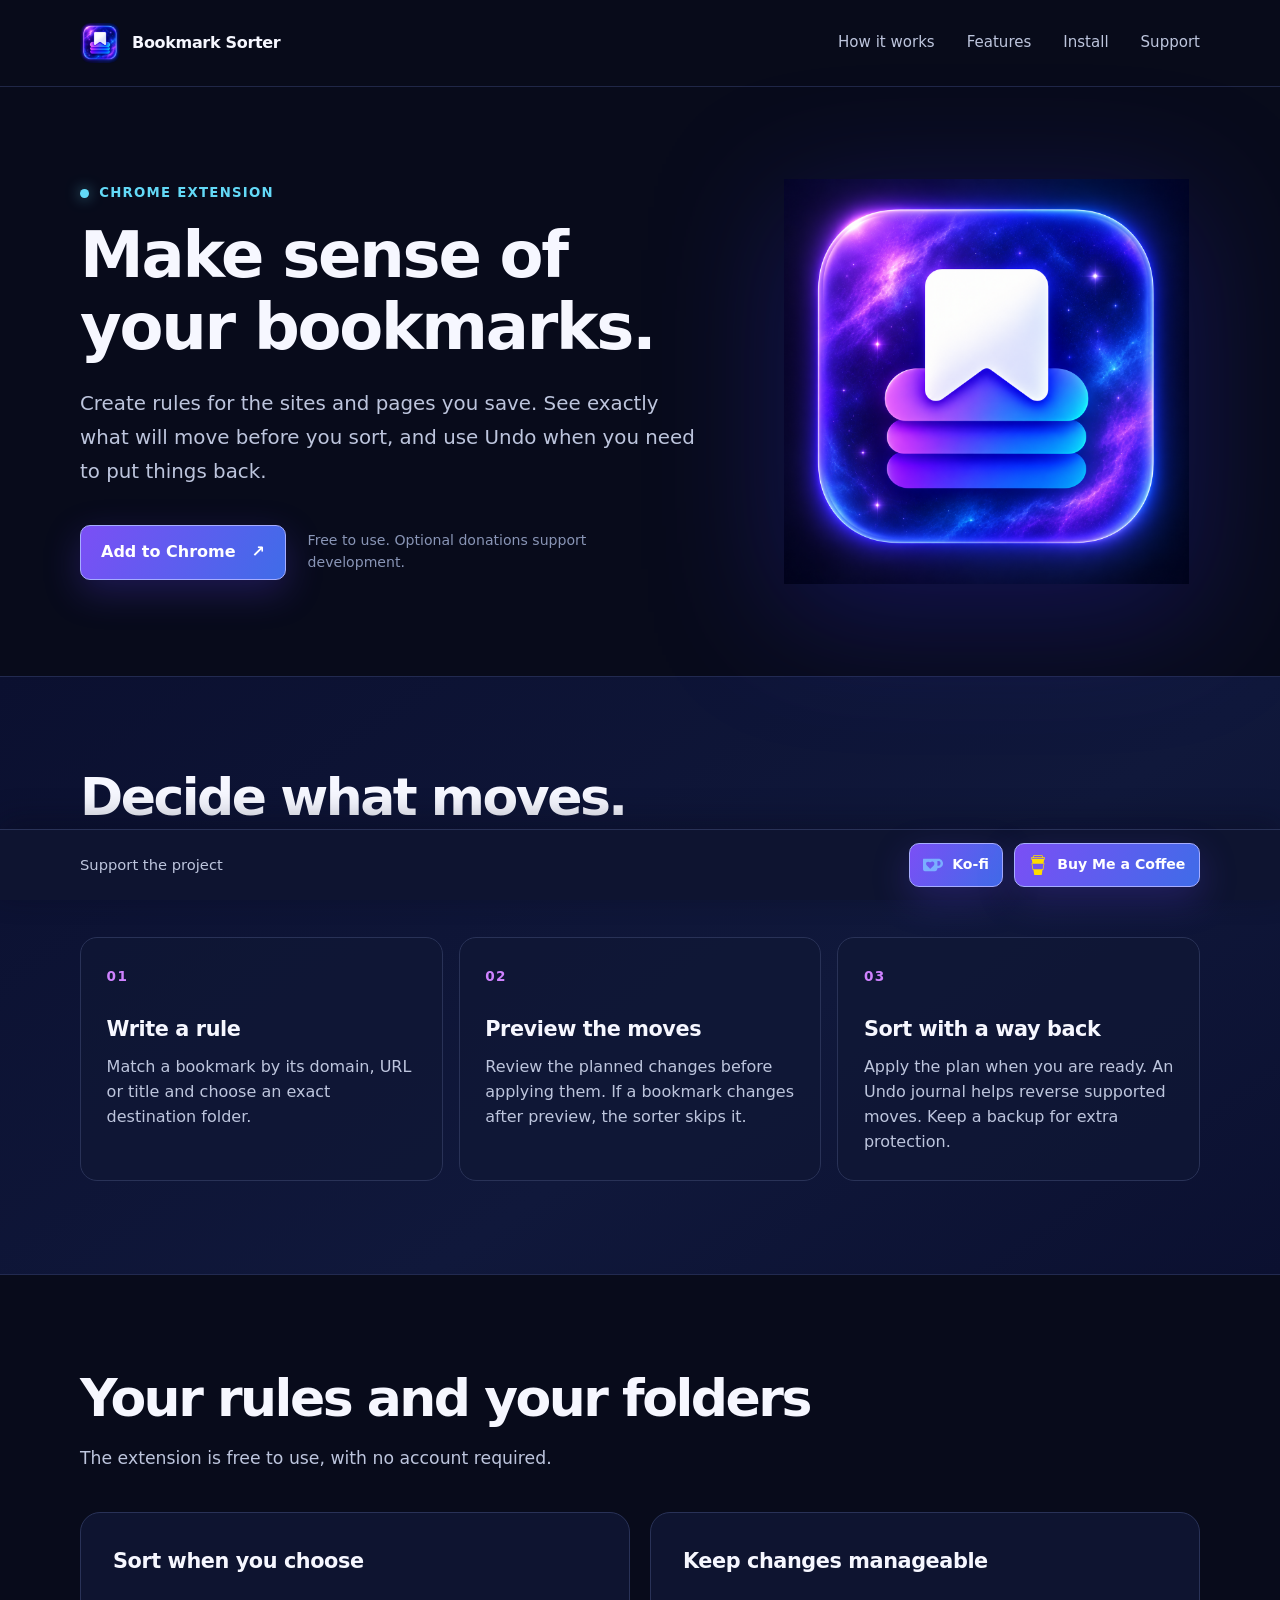
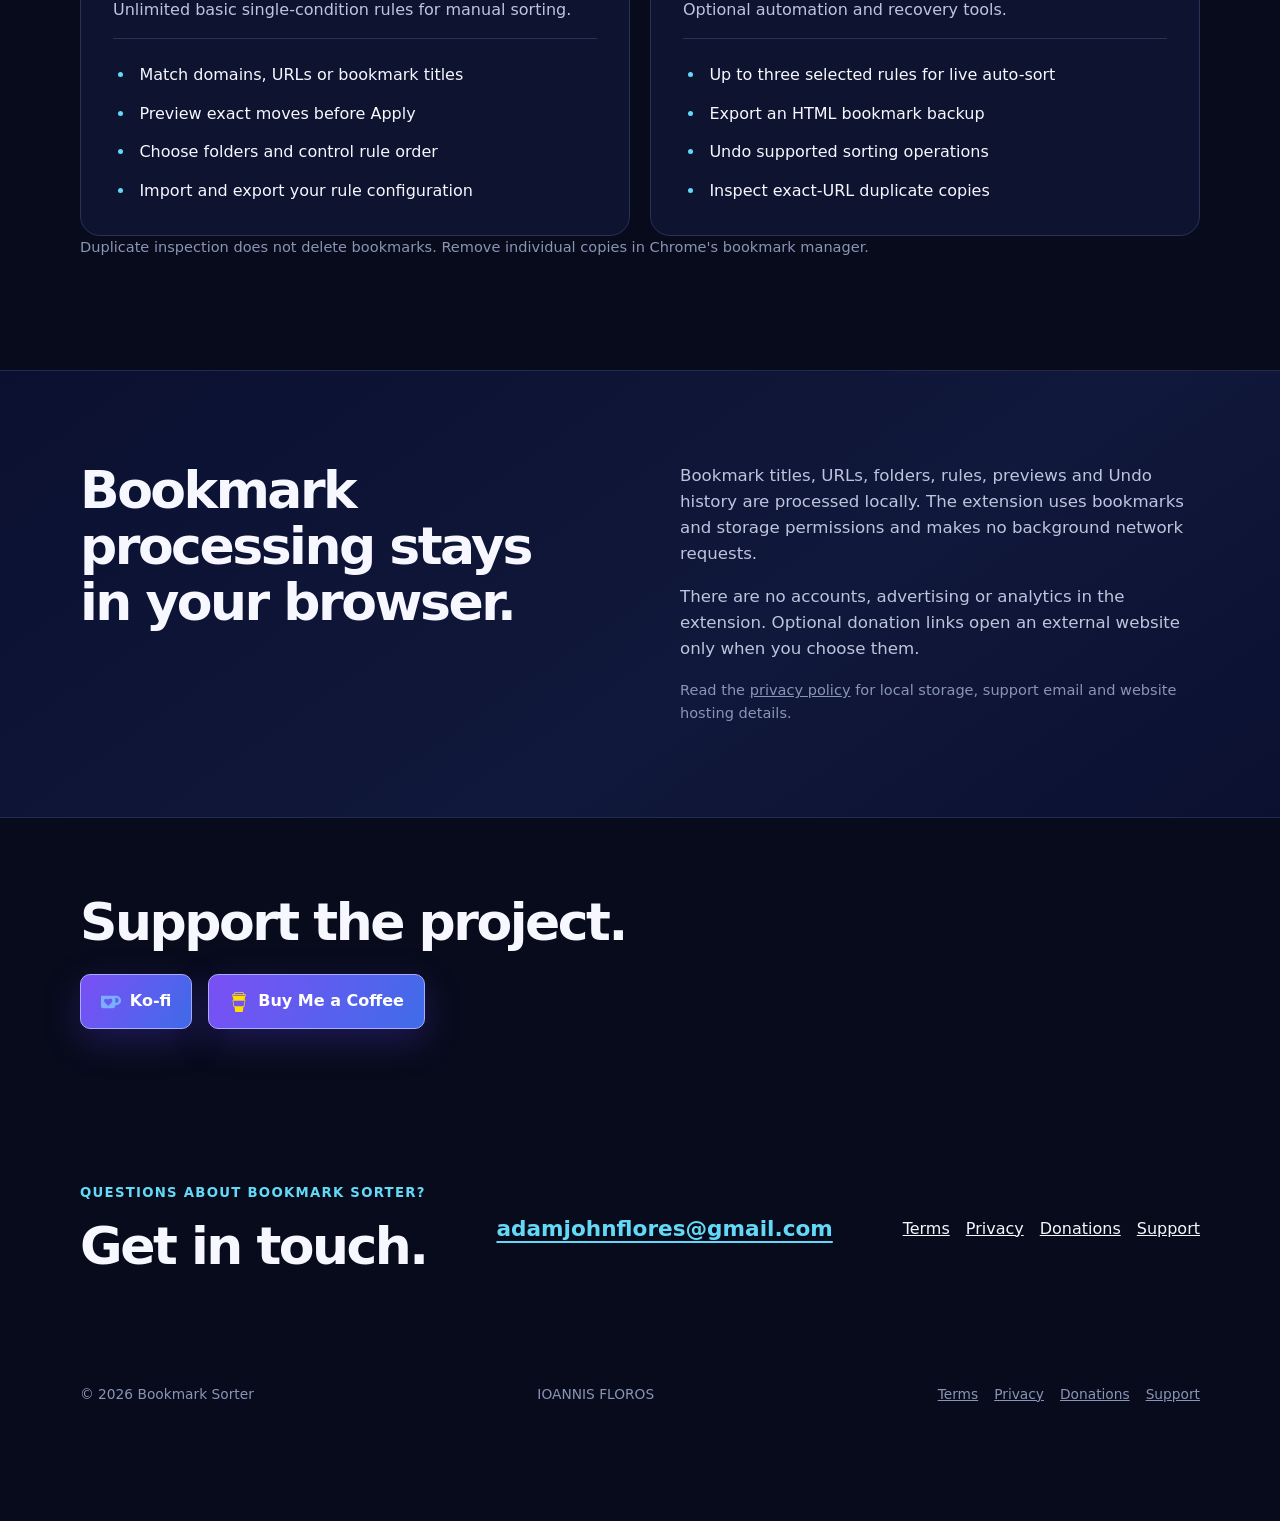
==== commit 656f2b1c: "Link the public Free release from the website" ====
--- a/index.html
+++ b/index.html
@@ -1,5 +1,5 @@
 <!doctype html><html lang="en"><head><meta charset="utf-8"><meta name="viewport" content="width=device-width,initial-scale=1"><meta name="color-scheme" content="dark"><meta name="referrer" content="no-referrer"><meta name="description" content="Organize Chrome bookmarks with local rules, preview changes, and use Undo. Free to use."><title>Preview, sort, and undo | Bookmark Sorter</title><link rel="icon" href="assets/icon32.png"><link rel="stylesheet" href="styles.css?v=20261009-free"></head><body><a class="skip-link" href="#main">Skip to content</a><header class="site-header"><div class="wrap header-inner"><a class="brand" href="index.html"><img src="assets/icon128.png" width="40" height="40" alt=""><span>Bookmark Sorter</span></a><nav aria-label="Main navigation"><a href="index.html#how-it-works">How it works</a><a href="index.html#features">Features</a><a href="install.html">Install</a><a href="support.html">Support</a></nav></div></header><main  id="main">
-    <section class="hero wrap" id="top" aria-labelledby="hero-title"><div class="hero-copy"><p class="eyebrow"><span class="status-mark" aria-hidden="true"></span> Chrome extension</p><h1 id="hero-title"><span>Make sense of</span> <span>your bookmarks.</span></h1><p class="hero-lede">Create rules for the sites and pages you save. See exactly what will move before you sort, and use Undo when you need to put things back.</p><div class="hero-actions"><a class="button" href="install.html">Release information <span aria-hidden="true">↗</span></a><span class="availability">Free to use. Optional donations support development.</span></div></div><div class="hero-art"><img src="assets/bookmark-sorter-cosmic-master.png" width="1254" height="1254" alt="Bookmark Sorter app icon"></div></section>
+    <section class="hero wrap" id="top" aria-labelledby="hero-title"><div class="hero-copy"><p class="eyebrow"><span class="status-mark" aria-hidden="true"></span> Chrome extension</p><h1 id="hero-title"><span>Make sense of</span> <span>your bookmarks.</span></h1><p class="hero-lede">Create rules for the sites and pages you save. See exactly what will move before you sort, and use Undo when you need to put things back.</p><div class="hero-actions"><a class="button" href="https://chromewebstore.google.com/detail/bookmark-sorter/kohginbaabfelhejdgihbfbagfllankb">Add to Chrome <span aria-hidden="true">↗</span></a><span class="availability">Free to use. Optional donations support development.</span></div></div><div class="hero-art"><img src="assets/bookmark-sorter-cosmic-master.png" width="1254" height="1254" alt="Bookmark Sorter app icon"></div></section>
     <section class="band" id="how-it-works" aria-labelledby="work-title"><div class="wrap"><div class="section-heading"><h2 id="work-title">Decide what moves.</h2><p>Bookmark Sorter keeps the review step in your hands. Live sorting is optional and starts off by default.</p></div><div class="step-grid"><article class="step"><span class="step-number">01</span><h3>Write a rule</h3><p>Match a bookmark by its domain, URL or title and choose an exact destination folder.</p></article><article class="step"><span class="step-number">02</span><h3>Preview the moves</h3><p>Review the planned changes before applying them. If a bookmark changes after preview, the sorter skips it.</p></article><article class="step"><span class="step-number">03</span><h3>Sort with a way back</h3><p>Apply the plan when you are ready. An Undo journal helps reverse supported moves. Keep a backup for extra protection.</p></article></div></div></section>
     <section class="wrap feature-section" id="features" aria-labelledby="features-title"><div class="section-heading"><h2 id="features-title">Your rules and your folders</h2><p>The extension is free to use, with no account required.</p></div><div class="feature-grid"><article class="tier"><div class="tier-top"><h3>Sort when you choose</h3><p class="tier-summary">Unlimited basic single-condition rules for manual sorting.</p></div><ul><li>Match domains, URLs or bookmark titles</li><li>Preview exact moves before Apply</li><li>Choose folders and control rule order</li><li>Import and export your rule configuration</li></ul></article><article class="tier"><div class="tier-top"><h3>Keep changes manageable</h3><p class="tier-summary">Optional automation and recovery tools.</p></div><ul><li>Up to three selected rules for live auto-sort</li><li>Export an HTML bookmark backup</li><li>Undo supported sorting operations</li><li>Inspect exact-URL duplicate copies</li></ul></article></div><p class="quiet">Duplicate inspection does not delete bookmarks. Remove individual copies in Chrome's bookmark manager.</p></section>
     <section class="band privacy-band" id="privacy" aria-labelledby="privacy-title"><div class="wrap privacy-inner"><h2 id="privacy-title">Bookmark processing stays in your browser.</h2><div class="privacy-copy"><p>Bookmark titles, URLs, folders, rules, previews and Undo history are processed locally. The extension uses bookmarks and storage permissions and makes no background network requests.</p><p>There are no accounts, advertising or analytics in the extension. Optional donation links open an external website only when you choose them.</p><p class="quiet">Read the <a href="privacy.html">privacy policy</a> for local storage, support email and website hosting details.</p></div></div></section>
